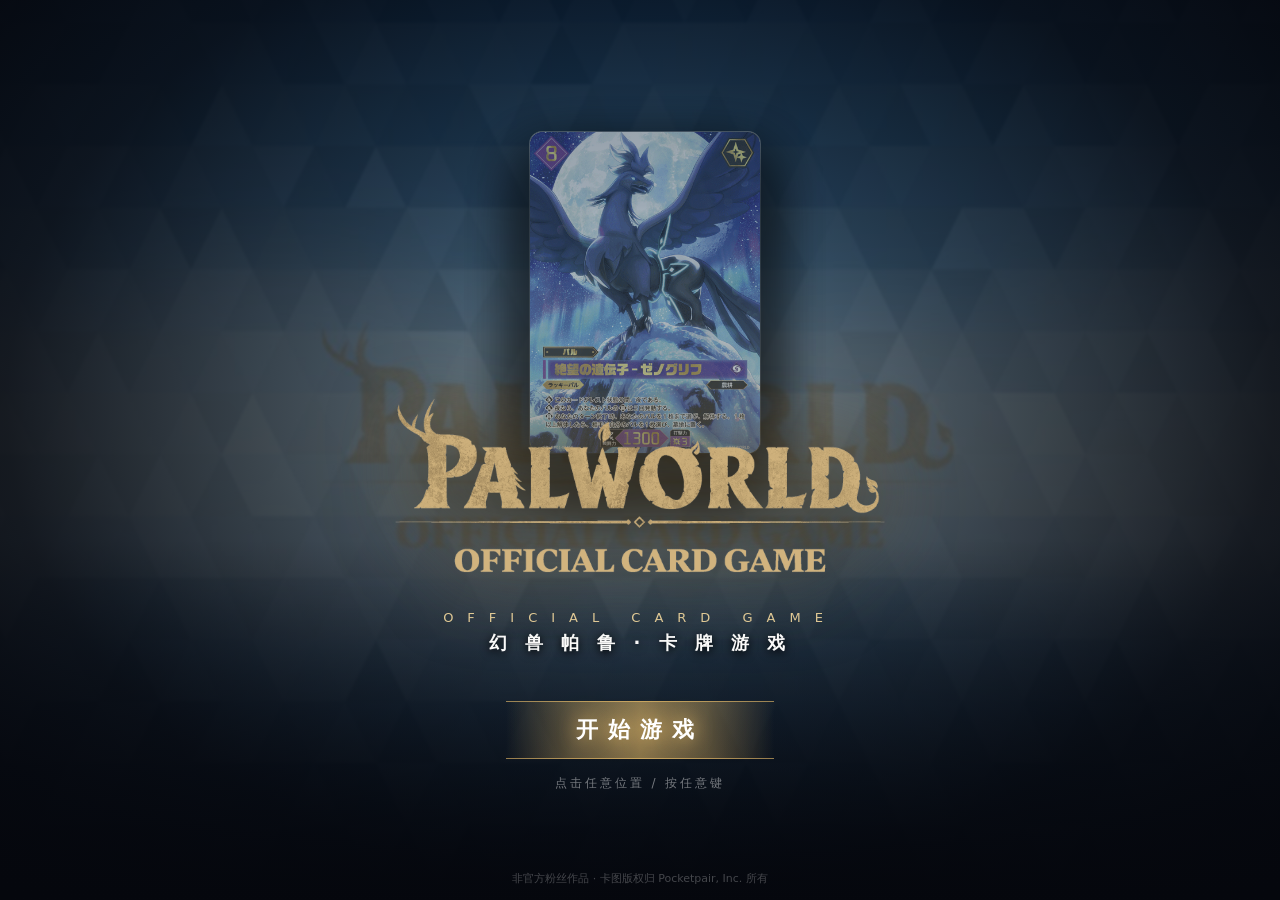
==== index.html @ a2f2df71 "单机版构建" ====
<!DOCTYPE html>
<html lang="zh-CN">
<head>
<meta charset="utf-8">
<meta name="viewport" content="width=device-width, initial-scale=1">
<title>幻兽帕鲁卡牌游戏 · 在线对战平台</title>
<link rel="stylesheet" href="/style.css">
<link rel="stylesheet" href="/game.css">
<link rel="stylesheet" href="/gacha.css">
<link rel="stylesheet" href="/modern.css">
<link rel="stylesheet" href="/v8.css">
</head>
<body>
<header id="top">
  <div class="brand"><img src="/ui/logo.png" alt="PALWORLD"><span>幻兽帕鲁卡牌游戏<br>在线对战平台</span></div>
  <button id="hdr-back" class="hdr-back" title="返回主菜单（Esc）"><span>◀</span></button>
  <div class="hdr-title" id="hdr-title"></div>
  <nav style="display:none">
    <button data-view="menu">主菜单</button>
    <button data-view="builder">卡组构筑</button>
    <button data-view="gacha">✨ 抽卡</button>
    <button data-view="gallery">卡牌图鉴</button>
    <button data-view="rules">规则速查</button>
  </nav>
  <div class="me"><button id="snd-btn" class="snd-btn" title="声音设置">🔊</button> 玩家名：<input id="pname" maxlength="16"> <span id="acc"></span></div>
</header>

<main>
  <!-- 大厅 -->
  <!-- 标题画面 -->
  <section id="v-title" class="view">
    <div class="t-bg"></div><div class="t-vignette"></div><div class="h-particles" id="t-particles"></div>
    <div class="t-cards" id="t-cards"></div>
    <div class="t-center">
      <img class="t-logo" src="/ui/logo.png" alt="PALWORLD">
      <div class="t-sub">OFFICIAL CARD GAME</div>
      <div class="t-cn">幻 兽 帕 鲁 · 卡 牌 游 戏</div>
      <button class="t-start" id="t-start"><span>开始游戏</span></button>
      <div class="t-hint">点击任意位置 / 按任意键</div>
    </div>
    <div class="t-foot">非官方粉丝作品 · 卡图版权归 Pocketpair, Inc. 所有</div>
  </section>

  <!-- 主菜单 -->
  <section id="v-menu" class="view">
    <div class="mn-bg"></div>
    <div class="mn-wrap">
      <div class="mn-left">
        <button class="tile t-hero" data-go="gp" data-art="BP01-001SSP"><div class="tl-art"></div><div class="tl-in"><div class="tl-k">NEW · GRAND PRIX</div><div class="tl-n">大奖赛</div><div class="tl-d">随机双色 · 三选一构筑 50 张 · 无尽连战，三败出局</div><div class="tl-x" id="mn-gp-info"></div></div></button>
        <div class="mn-row">
          <button class="tile" data-go="pz" data-art="BP01-073SSP"><div class="tl-art"></div><div class="tl-in"><div class="tl-k">PUZZLE</div><div class="tl-n">残局挑战</div><div class="tl-x" id="mn-pz-info"></div></div></button>
          <button class="tile" data-go="dc" data-art="BP01-049SSP"><div class="tl-art"></div><div class="tl-in"><div class="tl-k">DECK CHALLENGE</div><div class="tl-n">卡组挑战</div><div class="tl-x" id="mn-dc-info"></div></div></button>
        </div>
      </div>
      <div class="mn-right">
        <button class="tile sm" data-go="battle" data-art="BP01-025SSP"><div class="tl-art"></div><div class="tl-in"><div class="tl-k">BATTLE</div><div class="tl-n">对战</div><div class="tl-d">人机 · 在线房间 · 复盘</div></div></button>
        <button class="tile sm" data-go="builder" data-art="BP01-046SP"><div class="tl-art"></div><div class="tl-in"><div class="tl-k">DECK BUILDER</div><div class="tl-n">卡组构筑</div></div></button>
        <button class="tile sm" data-go="gacha" data-art="BP01-074SP"><div class="tl-art"></div><div class="tl-in"><div class="tl-k">BOOSTER</div><div class="tl-n">抽卡</div></div></button>
        <div class="mn-row2">
          <button class="tile xs" data-go="gallery"><div class="tl-in"><div class="tl-n">📖 图鉴</div></div></button>
          <button class="tile xs" data-go="rules"><div class="tl-in"><div class="tl-n">📜 规则</div></div></button>
          <button class="tile xs" data-go="title"><div class="tl-in"><div class="tl-n">⏏ 标题</div></div></button>
        </div>
      </div>
    </div>
  </section>

  <!-- 大奖赛 -->
  <section id="v-gp" class="view"><div id="gp" class="gp"></div></section>

  <!-- 对战 -->
  <section id="v-home" class="view">
    <div class="modes" id="modes">
      <div class="mode m-deck">
        <div class="m-head"><span class="m-ico">🃏</span><div><h2>出战卡组</h2><p>人机与在线对战使用</p></div></div>
        <select id="home-deck"></select>
        <div id="home-deck-info" class="muted"></div>
        <div id="rnd-colors" class="chips">
          <button class="cc on" data-c="">纯随机</button><button class="cc" data-c="red" style="--cc:#e0473f">红</button><button class="cc" data-c="blue" style="--cc:#3d8bfd">蓝</button><button class="cc" data-c="green" style="--cc:#3fb950">绿</button><button class="cc" data-c="purple" style="--cc:#a371f7">紫</button>
        </div>
        <div class="m-note">随机卡组颜色，最多 2 色</div>
        <label class="m-lab">随机/预设卡组的卡牌版本</label><select id="home-rare"><option value="">普通版</option><option value="mix">混入稀有版（SR/OSR/SP/SSP）</option><option value="max">全部最高稀有 ✨</option></select>
      </div>
      <div class="mode m-pve">
        <div class="m-head"><span class="m-ico">🤖</span><div><h2>人机对战</h2><p>规则 AI · 三档难度</p></div></div>
        <div class="diff">
          <button data-pve="easy"><b>简单</b><small>入门</small></button>
          <button data-pve="normal"><b>普通</b><small>标准</small></button>
          <button data-pve="hard"><b>困难</b><small>深度搜索 AI</small></button>
          <button data-pve="hell" class="hell"><b>地狱</b><small>透视全部信息</small></button>
        </div>
        <label class="m-lab">对手卡组</label><select id="pve-opp"></select>
      </div>
      <div class="mode m-pvp">
        <div class="m-head"><span class="m-ico">🌐</span><div><h2>在线对战</h2><p>创建房间，邀请好友</p></div></div>
        <button class="wide primary" id="btn-create">创建房间</button>
        <div class="join"><input id="join-code" maxlength="4" placeholder="4 位房间号"><button id="btn-join">加入</button></div>
        <div class="m-lab">等待中的房间</div><ul id="room-list" class="rooms"></ul>
      </div>
    </div>

    <div class="replay">
      <div class="m-head"><span class="m-ico">📼</span><div><h2>对局复盘</h2><p>粘贴对局 ID 或从最近对局中选择</p></div></div>
      <div class="join"><input id="rp-id" placeholder="完整 ID 或前 8 位"><button id="btn-replay">复盘</button></div>
      <ul id="my-games" class="games"></ul>
    </div>
  </section>

  <section id="v-pz" class="view">
    <section class="pzhub" id="pzhub">
      <div class="pz-top">
        <div><div class="sec-kicker">PUZZLE CHALLENGE</div><h2 class="sec-title">残局挑战</h2>
          <p class="sec-sub">完全公开信息：对手手牌、双方卡组顺序全部可见。对手由求解器操控，会找出所有能让你翻车的应对。每一题都经程序证明存在必胜解。</p></div>
        <div class="pz-prog"><svg viewBox="0 0 36 36"><circle cx="18" cy="18" r="15.9" class="bg"/><circle cx="18" cy="18" r="15.9" class="fg" id="pz-ring" stroke-dasharray="0 100"/></svg><div><b id="pz-count">0/0</b><span>已解</span></div></div>
      </div>
      <div class="pz-tabs" id="pz-tabs">
        <button class="on" data-f="all">全部</button><button data-f="life">打血</button><button data-f="mill">🃏 卡组耗尽</button><button data-f="todo">未解</button><button data-f="done">已解</button>
        <span class="sp"></span><button data-f="l12">★1-2</button><button data-f="l34">★3-4</button><button data-f="l56">★5-6</button>
      </div>
      <div id="puzzle-list" class="pzgrid"></div>
    </section>
  </section>

  <section id="v-dc" class="view">
    <section class="pzhub dchub" id="dchub">
      <div class="pz-top">
        <div><div class="sec-kicker">DECK CHALLENGE</div><h2 class="sec-title">卡组挑战</h2>
          <p class="sec-sub">对手由「深度搜索 AI」驾驶社区知名卡组与精调预设卡组。用你的卡组击败它们——胜率数据来自数千局 AI 对战。</p></div>
        <div class="pz-prog"><svg viewBox="0 0 36 36"><circle cx="18" cy="18" r="15.9" class="bg"/><circle cx="18" cy="18" r="15.9" class="fg" id="dc-ring" stroke-dasharray="0 100"/></svg><div><b id="dc-count">0/0</b><span>已击败</span></div></div>
      </div>
      <div class="dc-mydeck"><span class="dcm-l">⚔ 我的出战卡组</span><select id="dc-deck"></select><span class="dcm-i" id="dc-deck-info"></span><button id="dc-deck-edit">去构筑</button></div>
      <div class="pz-tabs" id="dc-tabs"><button class="on" data-f="all">全部</button><button data-f="meta">🏆 知名卡组</button><button data-f="preset">⚙ 精调预设</button><button data-f="todo">未击败</button></div>
      <div id="dc-list" class="pzgrid"></div>
    </section>
  </section>

  <!-- 卡组构筑 -->
  <section id="v-builder" class="view">
    <div class="builder">
      <div class="pool">
        <div class="filters">
          <input id="f-text" placeholder="搜索卡名/效果">
          <select id="f-color"><option value="">全部颜色</option><option value="red">红</option><option value="blue">蓝</option><option value="green">绿</option><option value="purple">紫</option><option value="none">无色</option></select>
          <select id="f-kind"><option value="">全部种类</option><option value="pal">帕鲁</option><option value="building">建筑物</option><option value="gear">装备</option><option value="event">事件</option></select>
          <select id="f-cost"><option value="">全部费用</option></select>
          <select id="f-ver"><option value="">普通版</option><option value="best">最高稀有版</option><option value="rare">仅稀有版（SR/OSR/SP/SSP…）</option><option value="all">全部版本</option></select>
        </div>
        <div id="pool" class="cardgrid"></div>
      </div>
      <div class="decklist">
        <div class="row">
          <select id="b-decks"></select>
          <button id="b-new">新建</button><button id="b-del">删除</button>
        </div>
        <div class="row"><input id="b-name" placeholder="卡组名称"><button id="b-save">保存</button></div>
        <div class="row"><select id="b-rmode"><option value="true">真随机</option><option value="shape" selected>牌型随机</option><option value="curve">曲线随机</option></select><select id="b-rare" title="随机生成/载入预设时使用的卡牌版本"><option value="">普通版</option><option value="mix">混入稀有版</option><option value="max">全部最高稀有</option></select><button id="b-random">随机生成</button><select id="b-preset"></select><button id="b-clear">清空</button><button id="b-upgrade">✨ 全部升为最稀有</button><button id="b-downgrade">还原普通版</button><button id="b-export">导出</button><button id="b-import">导入</button></div>
        <div id="b-stats"></div>
        <div id="b-errors"></div>
        <div id="b-list"></div>
      </div>
    </div>
  </section>

  <!-- 图鉴 -->
  <section id="v-gallery" class="view">
    <div class="filters"><input id="g-text" placeholder="搜索"></div>
    <div id="gallery" class="cardgrid"></div>
  </section>

  <!-- 规则 -->
  <section id="v-gacha" class="view"><div class="panel" id="gacha"></div></section>
  <section id="v-rules" class="view"><div class="panel" id="rules-text"></div></section>

  <!-- 对局 -->
  <section id="v-game" class="view">
    <div id="board"></div>
  </section>
</main>

<div id="zoom" class="hidden"></div>
<div id="modal" class="hidden"><div class="box"></div></div>
<div id="toast"></div>
<script src="/demo.js"></script>
<script src="/emotes.js"></script>
<script src="/audio.js"></script>
<script src="/account.js"></script>
<script src="/app.js"></script>
<script src="/builder.js"></script>
<script src="/game.js"></script>
<script src="/picker.js"></script>
<script src="/rarefx.js"></script>
<script src="/gacha.js"></script>
<script src="/gp.js"></script>
</body>
</html>
---- style.css ----
/* 主题：参考《幻兽帕鲁》官方卡牌游戏网站（米色/金色）与官方对战桌布（天空蓝低多边形） */
:root{--gold:#c9a86a;--gold2:#e8cf96;--ink:#2b2420;--paper:#f3ecdc;--paper2:#e6dcc4;--dark:#1e1a17;--blue:#2f78c4;--red:#c4202c}
*{box-sizing:border-box}
body{margin:0;font-family:"PingFang SC","Hiragino Sans GB","Microsoft YaHei",sans-serif;color:var(--ink);font-size:14px;
  background:#e9e1cf url(/ui/img_background-deco.svg) repeat;min-height:100vh}
button{background:linear-gradient(#4a3f36,#2b2420);color:var(--gold2);border:1px solid var(--gold);border-radius:4px;padding:6px 14px;cursor:pointer;font-size:14px;font-weight:bold;letter-spacing:1px;transition:.15s}
button:hover{background:linear-gradient(#6a5a4c,#3b322c);color:#fff;box-shadow:0 0 8px #c9a86a88}
button:disabled{opacity:.45;cursor:default;box-shadow:none}
button.big{padding:14px 30px;font-size:17px;margin:4px;clip-path:polygon(10px 0,calc(100% - 10px) 0,100% 50%,calc(100% - 10px) 100%,10px 100%,0 50%)}
input,select,textarea{background:#fffaf0;color:var(--ink);border:1px solid #b9a682;border-radius:4px;padding:6px 8px;font-size:14px}
#top{display:flex;align-items:center;gap:22px;padding:6px 18px;background:linear-gradient(#2b2420,#1a1512);border-bottom:3px solid var(--gold);box-shadow:0 2px 10px #0006;position:sticky;top:0;z-index:40}
.brand{display:flex;align-items:center;gap:10px;color:var(--gold2);font-size:13px;letter-spacing:2px}
.brand img{height:44px}
nav button{background:transparent;border:0;border-bottom:2px solid transparent;border-radius:0;color:#d9c9a6;font-size:15px}
nav button.on,nav button:hover{border-bottom-color:var(--gold);color:#fff;background:transparent;box-shadow:none}
.me{margin-left:auto;color:#d9c9a6}
main{padding:14px}
.view{display:none}.view.on{display:block}
.panel{background:var(--paper);border:1px solid #cdbb94;border-radius:6px;padding:16px 20px;margin-bottom:14px;position:relative;box-shadow:0 2px 8px #0002}
.panel::before{content:"";position:absolute;inset:5px;border:1px solid #d9c9a6;border-radius:4px;pointer-events:none}
.panel h2{margin:0 0 12px;font-size:19px;color:#4a3a28;letter-spacing:2px;padding-bottom:6px;background:url(/ui/img_line-deco.svg) no-repeat left bottom/180px auto}
.panel h3{color:#5a4a34}
.hero{position:relative;height:260px;border-radius:6px;overflow:hidden;margin-bottom:14px;background:#123 url(/ui/playmat.jpg) center/cover;display:flex;align-items:center;padding-left:60px;box-shadow:0 2px 10px #0004;border:2px solid var(--gold)}
.hero img.logo{height:140px;filter:drop-shadow(0 3px 8px #0008)}
.hero .cards{position:absolute;right:40px;top:30px;width:620px;height:240px}
.hero .cards img{position:absolute;width:150px;border-radius:8px;box-shadow:0 6px 16px #0008;transform-origin:50% 120%;transition:transform .2s}
.hero .cards img:hover{z-index:5;transform:translateY(-14px) scale(1.05)!important}
.grid2{display:grid;grid-template-columns:1fr 1fr;gap:14px}
.row{display:flex;gap:8px;align-items:center;margin:6px 0;flex-wrap:wrap}
.muted{color:#7a6a54}
.hidden{display:none!important}
.filters{display:flex;gap:6px;margin-bottom:10px;flex-wrap:wrap}
.cardgrid{display:grid;grid-template-columns:repeat(auto-fill,minmax(128px,1fr));gap:10px;max-height:calc(100vh - 150px);overflow:auto;padding:4px}
.cardgrid .ci{position:relative;cursor:pointer;transition:transform .12s}
.cardgrid .ci:hover{transform:translateY(-4px)}
.cardgrid img{width:100%;border-radius:7px;display:block;box-shadow:0 2px 6px #0004}
.ci .cnt{position:absolute;right:4px;top:4px;background:var(--red);color:#fff;border-radius:12px;padding:1px 8px;font-weight:bold;border:2px solid #fff}
.ci .nm{font-size:12px;text-align:center;white-space:nowrap;overflow:hidden;text-overflow:ellipsis;margin-top:3px}
.builder{display:grid;grid-template-columns:1fr 370px;gap:14px}
.decklist{background:var(--paper);border:1px solid #cdbb94;border-radius:6px;padding:12px;max-height:calc(100vh - 90px);overflow:auto}
#b-list .dl{display:flex;align-items:center;gap:6px;padding:4px;border-bottom:1px solid #ddd0b4;cursor:pointer}
#b-list .dl:hover{background:#ece2cb}
.dl .c{width:24px;text-align:center;border-radius:3px;font-weight:bold;color:#fff;transform:rotate(45deg) scale(.8)}
.dl .c span{display:inline-block;transform:rotate(-45deg)}
.dl .n{flex:1}.dl .q{font-weight:bold;color:var(--red)}
.col-red{background:#c4202c}.col-blue{background:#1c68ba}.col-green{background:#28923e}.col-purple{background:#763aaa}.col-none{background:#666}
#b-errors{color:#b3261e;font-size:13px}#b-stats{font-size:13px;margin:6px 0}
#zoom{position:fixed;right:12px;top:70px;width:310px;background:#1e1a17f2;color:#eee;border:2px solid var(--gold);border-radius:8px;padding:10px;z-index:50;pointer-events:none;box-shadow:0 6px 20px #0008}
#zoom img{width:100%;border-radius:8px}
#zoom .t{white-space:pre-wrap;font-size:13px;margin-top:6px;line-height:1.55}
#zoom .h{font-weight:bold;color:var(--gold2);font-size:15px;margin-top:6px}
#zoom .muted{color:#bba}
#modal{position:fixed;inset:0;background:#000a;display:flex;align-items:center;justify-content:center;z-index:60}
#modal .box{background:var(--paper);border:2px solid var(--gold);border-radius:8px;padding:18px;max-width:90vw;max-height:85vh;overflow:auto;min-width:340px}
#toast{position:fixed;left:50%;top:80px;transform:translateX(-50%);background:#8c1d18;color:#fff;padding:10px 20px;border-radius:6px;display:none;z-index:70;border:1px solid var(--gold)}
.rules h3{color:#4a3a28;border-left:4px solid var(--gold);padding-left:8px}.rules li{margin:5px 0;line-height:1.6}

/* ===== 对局：桌布 ===== */
#v-game.on{display:block}
#board{display:grid;grid-template-columns:1fr 310px;gap:10px;height:calc(100vh - 84px)}
.field{position:relative;display:flex;flex-direction:column;gap:6px;overflow:auto;padding:10px;border-radius:10px;
  background:#2c6aa8 url(/ui/playmat.jpg) center/cover;border:3px solid #1e1a17;box-shadow:inset 0 0 40px #0005,0 3px 12px #0005}
.field.night{background-blend-mode:multiply;background-color:#2a2350}
.field.night::after{content:"";position:absolute;inset:0;background:radial-gradient(ellipse at center,#0000 30%,#0a0820aa);pointer-events:none;border-radius:8px}
.side-row{display:grid;grid-template-columns:96px 1fr 96px;gap:8px;align-items:stretch}
.pile{display:flex;flex-direction:column;gap:6px;align-items:center}
.slot{width:86px;min-height:66px;border:2px solid #ffffffaa;border-radius:6px;background:#ffffff33;color:#fff;text-shadow:0 1px 2px #000;
  display:flex;flex-direction:column;align-items:center;justify-content:center;font-weight:bold;font-size:12px;cursor:pointer;position:relative}
.slot img{width:60px;border-radius:4px;box-shadow:0 2px 4px #0006}
.slot .n{position:absolute;bottom:2px;right:4px;background:#000a;border-radius:8px;padding:0 6px;font-size:12px}
.lanes{display:flex;flex-direction:column;gap:6px}
.zone{display:flex;gap:8px;min-height:124px;background:#ffffff26;border:2px dashed #ffffff88;border-radius:8px;padding:6px;flex-wrap:wrap;align-items:center;justify-content:center;position:relative}
.zone.small{min-height:74px}
.zone .zlabel{position:absolute;left:8px;top:2px;font-size:11px;color:#fff;text-shadow:0 1px 2px #000;letter-spacing:2px}
.soulbar{display:flex;align-items:center;gap:3px;justify-content:center;flex-wrap:wrap;background:#0003;border-radius:6px;padding:3px 6px}
.soul{width:15px;height:21px;border-radius:2px;background:linear-gradient(#7fd0ff,#2a7bc8);border:1px solid #fff;box-shadow:0 1px 2px #0006}
.soul.r{background:#557;opacity:.55;transform:rotate(90deg)}
.pinfo{display:flex;gap:14px;align-items:center;background:linear-gradient(90deg,#1e1a17ee,#1e1a17aa);color:#f3ecdc;padding:6px 12px;border-radius:6px;flex-wrap:wrap;border:1px solid var(--gold)}
.pinfo .nm{font-weight:bold;font-size:16px;color:var(--gold2)}.pinfo .act{color:#ffd54a;font-size:18px}
.life{display:inline-flex;align-items:center;gap:4px;background:var(--red);color:#fff;border-radius:14px;padding:1px 10px;font-weight:bold;font-size:16px;border:2px solid #fff}
.res{font-size:13px}.res b{color:#ffd54a}
.target-me .pinfo{box-shadow:0 0 0 3px #ff4040,0 0 14px #ff4040}
.opphand{display:flex;justify-content:center;gap:0}
.opphand img{width:34px;margin:0 -6px;border-radius:3px;box-shadow:0 1px 3px #0008}
.midbar{display:flex;gap:8px;justify-content:center;align-items:center}
.badge{display:inline-block;padding:2px 10px;border-radius:12px;background:#1e1a17cc;color:#f3ecdc;font-size:12px;border:1px solid var(--gold)}
.badge.night{background:#3b2a7a}.badge.battle{background:#a3212a}
.side{display:flex;flex-direction:column;gap:8px;min-height:0}
.askbox{background:var(--paper);border:2px solid var(--gold);border-radius:8px;padding:10px;max-height:46vh;overflow:auto;box-shadow:0 2px 10px #0003}
.askbox .p{font-weight:bold;margin-bottom:8px;color:#5a3a10}
.askbox button{display:block;width:100%;text-align:left;margin:4px 0;font-weight:normal;letter-spacing:0}
.askbox button.primary{background:linear-gradient(#3d8a4c,#25633a);color:#fff}
.askbox .wait{color:#7a6a54}
.log{flex:1;background:#1e1a17;color:#e9e1cf;border:1px solid var(--gold);border-radius:8px;padding:8px;overflow:auto;font-size:12px;line-height:1.65;min-height:120px}
.log div{border-bottom:1px solid #3a322b}
.log .turn{color:var(--gold2);font-weight:bold}
.pickgrid{display:flex;flex-wrap:wrap;gap:8px;max-width:760px}
.pickgrid .card{width:100px}.pickgrid .card img{width:100px}
.over{font-size:24px;color:#8c5a10;text-align:center;padding:10px;font-weight:bold}

.cc{padding:4px 12px;font-size:13px;border-radius:14px;opacity:.6}.cc.on{opacity:1;background:var(--cc,#2b2420);color:#fff;box-shadow:0 0 0 2px #ffd54a}

/* 图鉴/构筑：所有卡同尺寸，横版卡内容旋转 */
.fr{position:relative;aspect-ratio:.716;overflow:hidden;border-radius:7px;box-shadow:0 2px 6px #0004}
.cardgrid .fr img{width:100%;height:100%;object-fit:cover;box-shadow:none;border-radius:0}
.fr img.rot{border-radius:0}
.pzlist{display:grid;grid-template-columns:repeat(auto-fill,minmax(200px,1fr));gap:8px}
.pzlist .pz{display:flex;flex-direction:column;align-items:flex-start;gap:2px;text-align:left;padding:8px 12px}
.pzlist .pz .stars{color:#e0a400;letter-spacing:1px}.pzlist .pz.done{border-color:#3a9a5a;background:#eaf7ee}
#zoom .zf{position:relative;aspect-ratio:.716;overflow:hidden;border-radius:8px}
#zoom .zf img{width:100%;height:100%;object-fit:cover;border-radius:0}
#zoom .zf img.rot{position:absolute;width:139.66%;height:71.6%;left:-19.83%;top:14.2%;transform:rotate(90deg);object-fit:fill}
.pzlist .pz{position:relative}.pzlist .pz .gd{position:absolute;right:8px;top:8px;font-size:12px;background:#0004;padding:1px 6px;border-radius:6px;color:#ffe7a8}
.pzlist .pz .gd:hover{background:#ffd54a;color:#222}
.pzsteps{max-height:50vh;overflow:auto;line-height:1.6;padding-left:26px}.pzsteps li.op{color:#999}
#acc button{padding:3px 10px;font-size:13px;margin-left:6px}#acc-sync{font-size:12px;margin-left:6px}
.pzlist .pzsec{grid-column:1/-1;margin:10px 0 0;color:#8a5a10}.pzlist .pz.mill{border-left:4px solid #7a4cc4}
.pzlist .pz>b{padding-right:64px;display:block;white-space:nowrap;overflow:hidden;text-overflow:ellipsis}
---- game.css ----
/* ===== 对战：全屏桌布，所有卡牌统一尺寸 ===== */
body.ingame #top{display:none}
body.ingame main{padding:0}
body.ingame{overflow:hidden;background:#0d1620}
#v-game{--side:0px;--ch:min(calc((100vh - 120px) / 3.4), calc((100vw - 80px) / 7.1));--cw:calc(var(--ch) * .716);--r:calc(var(--cw) * .055)}
#board{position:relative;height:100vh;width:100vw}
.mat{position:relative;overflow:hidden;background:#2c6aa8 url(/ui/playmat.jpg) center/cover;
  height:100vh;display:grid;grid-template-columns:calc(var(--cw) + 34px) 1fr calc(var(--cw) * 2.7) calc(var(--cw) + 34px);
  grid-template-rows:calc(var(--ch) * .36) calc(var(--ch) + 14px) minmax(64px,1fr) calc(var(--ch) + 14px) calc(var(--ch) * .8);
  grid-template-areas:"oleft ohand ohand oright" "oleft opal obld oright" "oleft mid mid mright" "mleft mpal mbld mright" "mleft mhand mhand mright";
  transition:filter .8s}
.mat::before{content:"";position:absolute;inset:0;background:radial-gradient(ellipse at 50% 50%,#fff0 40%,#00122a77);pointer-events:none}
.mat.night{filter:saturate(.75) brightness(.72) hue-rotate(15deg)}
.mat.night::after{content:"🌙 黑夜";position:absolute;right:calc(var(--cw) + 60px);top:calc(var(--ch)*.4);font-size:18px;color:#d8d0ff;text-shadow:0 0 12px #88f;pointer-events:none}
.a-ohand{grid-area:ohand}.a-obld{grid-area:obld}.a-opal{grid-area:opal}.a-oleft{grid-area:oleft}.a-oright{grid-area:oright}
.a-mid{grid-area:mid}.a-mpal{grid-area:mpal}.a-mbld{grid-area:mbld}.a-mleft{grid-area:mleft}.a-mright{grid-area:mright}.a-mhand{grid-area:mhand}

/* 区域 */
.lane{position:relative;display:flex;align-items:center;justify-content:center;gap:calc(var(--cw) * .12);margin:5px 8px;border-radius:10px;
  background:#ffffff14;border:2px solid #ffffff40;box-shadow:inset 0 0 18px #ffffff18;transition:background .2s,box-shadow .2s}
.lane .lbl{position:absolute;left:10px;top:4px;font-size:11px;letter-spacing:3px;color:#fff;opacity:.75;text-shadow:0 1px 2px #000;pointer-events:none}
.lane.drop-ok{background:#ffe08a33;border-color:#ffd54a;box-shadow:inset 0 0 30px #ffd54a66,0 0 18px #ffd54a88}
.lane.drop-hover{background:#ffe08a66}
.slot-ghost{width:var(--cw);height:var(--ch);border:2px dashed #ffffff55;border-radius:var(--r)}

/* 卡牌：统一尺寸 */
.card{position:relative;width:var(--cw);height:var(--ch);flex:none;cursor:pointer;user-select:none;-webkit-user-drag:none}
.card.rotslot{width:var(--ch)}
.card .in{position:absolute;left:50%;top:50%;width:var(--cw);height:var(--ch);margin:calc(var(--ch) / -2) 0 0 calc(var(--cw) / -2);
  transition:transform .35s cubic-bezier(.3,1.4,.5,1),box-shadow .2s;border-radius:var(--r);box-shadow:0 3px 8px #0009}
.card img{width:100%;height:100%;object-fit:cover;border-radius:var(--r);display:block;pointer-events:none}
.card.land .in{width:var(--ch);height:var(--cw);margin:calc(var(--cw) / -2) 0 0 calc(var(--ch) / -2)}
.card.land{width:var(--ch);height:var(--cw)}
.card.rested .in{transform:rotate(90deg)}
.card.land.rested .in{transform:rotate(90deg)}
.card:hover .in{box-shadow:0 0 0 2px #fff,0 6px 16px #000a}
.card .tag{position:absolute;left:4px;right:4px;bottom:4px;display:flex;justify-content:space-between;pointer-events:none}
.card .pw{background:#000c;color:#fff;font-weight:900;font-size:calc(var(--cw)*.13);padding:1px 6px;border-radius:8px;border:1px solid #fff8}
.card .pw.up{color:#7dff9a}.card .pw.down{color:#ff8a8a}
.card .dm{position:absolute;right:-6px;top:24%;background:#d0202c;color:#fff;font-weight:900;font-size:calc(var(--cw)*.12);padding:1px 6px;border-radius:10px;border:2px solid #fff;box-shadow:0 0 8px #f00}
.card .kws{position:absolute;left:3px;right:3px;top:3px;font-size:10px;color:#ffe07a;background:#000b;border-radius:5px;text-align:center;pointer-events:none}
.card.can .in{box-shadow:0 0 0 3px #7dff9a,0 0 16px #3cff6a}
.card.can{animation:breathe 1.6s ease-in-out infinite}
@keyframes breathe{50%{filter:brightness(1.12)}}
.card.cand .in{box-shadow:0 0 0 3px #4fd8ff,0 0 18px #4fd8ff;animation:candpulse 1s infinite}
@keyframes candpulse{50%{box-shadow:0 0 0 3px #b8f0ff,0 0 28px #4fd8ff}}
.card.sel .in{box-shadow:0 0 0 4px #ffd54a,0 0 24px #ffb300;transform:translateY(-8px)}
.card.rested.sel .in{transform:rotate(90deg) translateX(-8px)}
.card.tgt .in{box-shadow:0 0 0 3px #ff5050,0 0 22px #ff2020;animation:candpulse 1s infinite}
.card.attacking .in{box-shadow:0 0 0 4px #ff3030,0 0 30px #ff0000}
.card.back img{content:url(/ui/card_back.jpg)}
.card.dragging{opacity:.25}

/* 手牌扇形 */
.hand{position:relative;display:flex;justify-content:center;align-items:flex-start;padding-top:8px}
.hand .card{margin:0 calc(var(--cw) * -.14);transition:transform .25s cubic-bezier(.3,1.3,.5,1),margin .25s;transform-origin:50% 140%}
.hand .card:hover{transform:translateY(calc(var(--ch) * -.42)) scale(1.28)!important;z-index:30;margin:0 calc(var(--cw) * .06)}
.ohand{display:flex;justify-content:center;align-items:flex-end}
.ohand .card{margin:0 calc(var(--cw) * -.3);transform-origin:50% -40%;cursor:default}
.ohand .card .in{top:auto;bottom:0;margin-top:0}

/* 侧边：卡组/墓地/灵魂 */
.pilecol{display:flex;flex-direction:column;align-items:center;justify-content:center;gap:8px;padding:4px}
.pile{position:relative;width:var(--cw);height:var(--ch);border-radius:var(--r);border:2px dashed #ffffff66;background:#ffffff1a;display:flex;align-items:center;justify-content:center;color:#fff;font-size:12px;letter-spacing:2px;cursor:pointer}
.pile>img{position:absolute;inset:0;width:100%;height:100%;border-radius:var(--r);object-fit:cover}
.pile.deck>img{box-shadow:2px 2px 0 #222,4px 4px 0 #333,6px 6px 0 #222,0 6px 12px #000a}
.pile .cnt{position:absolute;right:-8px;bottom:-8px;min-width:28px;height:28px;border-radius:14px;background:#1e1a17;border:2px solid var(--gold);color:#ffe7a8;font-weight:900;font-size:14px;display:flex;align-items:center;justify-content:center;z-index:2}
.pile .cap{position:absolute;top:-18px;left:0;right:0;text-align:center;font-size:11px;color:#fff;text-shadow:0 1px 2px #000}
.pile.can{box-shadow:0 0 0 3px #7dff9a,0 0 16px #3cff6a;animation:breathe 1.6s infinite}
.souls{display:flex;flex-direction:column;align-items:center;gap:2px}
.souls .sv{display:flex;flex-wrap:wrap;width:calc(var(--ch) * 1.05);justify-content:center;gap:3px}
.soul{width:calc(var(--cw)*.2);height:calc(var(--cw)*.28);border-radius:3px;background:linear-gradient(135deg,#9be4ff,#2a7bc8);border:1px solid #fff;box-shadow:0 0 6px #6cf;transition:transform .4s,filter .4s}
.soul.r{transform:rotate(90deg);filter:grayscale(.8) brightness(.6);box-shadow:none}
.souls .t{font-size:11px;color:#fff;text-shadow:0 1px 2px #000}

/* 玩家铭牌 */
.plaque{position:absolute;left:12px;display:flex;align-items:center;gap:10px;z-index:15;padding:6px 14px 6px 6px;border-radius:40px;
  background:linear-gradient(90deg,#1e1a17f0,#1e1a17b0);border:2px solid var(--gold);box-shadow:0 4px 14px #0008;color:#f3ecdc;transition:box-shadow .3s}
.plaque.op{top:6px;left:calc(var(--cw) + 46px)}
.plaque.me{bottom:12px;left:calc(var(--cw) + 46px)}
.plaque.active{box-shadow:0 0 0 3px #ffd54a,0 0 22px #ffb300}
.plaque .heart{position:relative;width:46px;height:46px;border-radius:50%;background:radial-gradient(circle at 35% 30%,#ff7a7a,#b5121e 70%);border:3px solid #fff;display:flex;align-items:center;justify-content:center;font-size:21px;font-weight:900;color:#fff;text-shadow:0 2px 3px #000}
.plaque .nm{font-weight:bold;color:var(--gold2);font-size:15px;max-width:150px;overflow:hidden;text-overflow:ellipsis;white-space:nowrap}
.plaque .rs{font-size:12px;opacity:.9}.plaque .rs b{color:#ffd54a}
.plaque.tgt{box-shadow:0 0 0 3px #ff5050,0 0 26px #ff2020;cursor:pointer;animation:candpulse 1s infinite}
.plaque.drop-hover{transform:scale(1.08)}

/* 中线：回合/提示/按钮 */
.midline{position:relative;display:flex;align-items:center;justify-content:center;gap:12px;padding:22px calc(var(--ch) * 1.1) 0 20px}
.midline::before{content:"";position:absolute;left:4%;right:4%;top:50%;height:2px;background:linear-gradient(90deg,#fff0,#fff9,#fff0)}
.prompt{position:relative;z-index:2;max-width:62%;background:linear-gradient(#2b2420f2,#1a1512f2);color:#f3ecdc;border:2px solid var(--gold);border-radius:10px;padding:8px 16px;
  display:flex;align-items:center;gap:10px;flex-wrap:wrap;justify-content:center;box-shadow:0 6px 20px #000a;animation:popin .3s cubic-bezier(.3,1.5,.5,1)}
.prompt .q{font-weight:bold;font-size:14px}
.prompt button{padding:6px 14px}
.prompt button.go{background:linear-gradient(#4aa85c,#25633a);color:#fff;border-color:#9f9}
@keyframes popin{from{transform:scale(.7);opacity:0}}
.phase{position:absolute;left:calc(var(--ch) * 1.35);z-index:2;display:flex;gap:4px}
.phase span{font-size:11px;padding:3px 8px;border-radius:10px;background:#0006;color:#fffa}
.phase span.on{background:var(--gold);color:#2b2420;font-weight:bold}
.endbtn{position:absolute;right:16px;z-index:5;width:calc(var(--ch) * .95);height:calc(var(--ch) * .95);border-radius:50%;border:4px solid var(--gold);
  background:radial-gradient(circle at 40% 35%,#ffe9a0,#d99a1e 60%,#8a5a08);color:#3a2400;font-size:17px;font-weight:900;letter-spacing:2px;padding:0;
  box-shadow:0 0 0 4px #1e1a17,0 6px 20px #000c;transition:transform .15s,filter .3s}
.endbtn:hover{transform:scale(1.07);background:radial-gradient(circle at 40% 35%,#fff3c4,#f0b02a 60%,#a06a0a);color:#3a2400}
.endbtn.wait{filter:grayscale(1) brightness(.6);cursor:default}
.endbtn.go{animation:endglow 1.4s infinite}
@keyframes endglow{50%{box-shadow:0 0 0 4px #1e1a17,0 0 30px #ffd54a}}

/* 侧栏 */
.sidebar{display:flex;flex-direction:column;gap:8px;padding:10px;background:linear-gradient(#211b17,#14100d);border-left:3px solid var(--gold);min-height:0;color:#eee}
.sidebar .tools{display:flex;gap:6px}
.sidebar .tools button{flex:1;padding:5px 6px;font-size:12px}
.detail{background:#f3ecdc;color:#2b2420;border-radius:8px;border:2px solid var(--gold);padding:8px;display:flex;gap:8px;min-height:180px}
.detail img{width:118px;border-radius:6px;align-self:flex-start;box-shadow:0 2px 8px #0006}
.detail .tx{flex:1;font-size:12px;line-height:1.55;overflow:auto;max-height:260px}
.detail .nm{font-weight:bold;font-size:15px;color:#5a3a10}
.detail .meta{color:#6a5a44;margin:2px 0 4px}
.detail .chips span{display:inline-block;background:#2b2420;color:#ffe7a8;border-radius:8px;padding:0 6px;margin:1px;font-size:11px}
.detail .ex{color:#a3262e;margin-top:4px}
.glog{flex:1;min-height:0;overflow:auto;background:#0e0b09;border:1px solid #4a3f36;border-radius:8px;padding:6px 8px;font-size:12px;line-height:1.65;color:#d9cfbd}
.glog div{animation:fadein .4s}
.glog .turn{color:var(--gold2);font-weight:bold;margin-top:4px;border-top:1px solid #4a3f36}
.glog .chat{color:#7fd3ff}
@keyframes fadein{from{opacity:0;transform:translateX(10px)}}
.chatrow{display:flex;gap:6px}.chatrow input{flex:1;min-width:0}

/* 拖拽 */
.dragghost{position:fixed;z-index:200;pointer-events:none;width:var(--cw);height:var(--ch);transform:translate(-50%,-50%) rotate(-4deg) scale(1.12);filter:drop-shadow(0 18px 20px #000c)}
.dragghost img{width:100%;height:100%;border-radius:var(--r)}
#arrow{position:fixed;inset:0;z-index:150;pointer-events:none}
.ctxmenu{position:fixed;z-index:210;background:#1e1a17f5;border:2px solid var(--gold);border-radius:8px;padding:6px;display:flex;flex-direction:column;gap:4px;min-width:200px;box-shadow:0 8px 24px #000c;animation:popin .2s}
.ctxmenu button{text-align:left;font-weight:normal;letter-spacing:0}

/* 弹层：候选卡（卡组/墓地等不可见区） */
.tray{position:absolute;inset:0;z-index:60;background:#000a;display:flex;flex-direction:column;align-items:center;justify-content:center;gap:14px;animation:fade .25s}
.tray .row2{display:flex;flex-wrap:wrap;gap:12px;justify-content:center;max-width:90%;max-height:60vh;overflow:auto;padding:16px}
.tray .q{color:#fff;font-size:18px;font-weight:bold;text-shadow:0 2px 4px #000}
@keyframes fade{from{opacity:0}}

/* 特效 */
.fx-layer{position:fixed;inset:0;pointer-events:none;z-index:180}
.float{position:fixed;font-weight:900;font-size:34px;color:#fff;-webkit-text-stroke:2px #a00;text-shadow:0 0 12px #f00;animation:floatup 1.2s ease-out forwards;transform:translate(-50%,-50%)}
.float.heal{-webkit-text-stroke:2px #070;text-shadow:0 0 12px #0f0}
.float.gain{font-size:20px;-webkit-text-stroke:1px #035;text-shadow:0 0 10px #6cf}
@keyframes floatup{0%{opacity:0;transform:translate(-50%,-20%) scale(.5)}15%{opacity:1;transform:translate(-50%,-60%) scale(1.3)}100%{opacity:0;transform:translate(-50%,-260%) scale(1)}}
.shake{animation:shake .45s}
@keyframes shake{20%{transform:translateX(-8px) rotate(-2deg)}40%{transform:translateX(8px) rotate(2deg)}60%{transform:translateX(-5px)}80%{transform:translateX(4px)}}
.slash{position:fixed;width:160px;height:160px;transform:translate(-50%,-50%);background:
  linear-gradient(135deg,transparent 46%,#fff 49%,#ffd0d0 51%,transparent 54%),linear-gradient(45deg,transparent 47%,#fff9 50%,transparent 53%);
  animation:slash .45s ease-out forwards;filter:drop-shadow(0 0 10px #f33)}
@keyframes slash{0%{clip-path:inset(0 100% 100% 0);opacity:1}60%{clip-path:inset(0 0 0 0);opacity:1}100%{opacity:0;transform:translate(-50%,-50%) scale(1.3)}}
.spark{position:fixed;width:8px;height:8px;border-radius:50%;background:#ffd54a;box-shadow:0 0 10px #ffb300}
.ring{position:fixed;border-radius:50%;border:4px solid #ffd54a;transform:translate(-50%,-50%);animation:ring .6s ease-out forwards}
@keyframes ring{from{width:20px;height:20px;opacity:1}to{width:240px;height:240px;opacity:0}}
.banner{position:fixed;left:0;right:var(--side);top:50%;height:110px;margin-top:-55px;z-index:190;pointer-events:none;display:flex;align-items:center;justify-content:center;
  background:linear-gradient(90deg,#0000,#1e1a17ee 25%,#1e1a17ee 75%,#0000);border-top:2px solid var(--gold);border-bottom:2px solid var(--gold);
  font-size:46px;font-weight:900;letter-spacing:12px;color:var(--gold2);text-shadow:0 0 20px #ffb300,0 3px 0 #6a4a10;animation:banner 1.6s cubic-bezier(.2,.9,.3,1) forwards}
.banner.op{color:#cfe3ff;text-shadow:0 0 20px #4a8cff,0 3px 0 #123}
@keyframes banner{0%{opacity:0;transform:scaleY(0)}12%{opacity:1;transform:scaleY(1)}80%{opacity:1;letter-spacing:16px}100%{opacity:0;letter-spacing:24px}}
.result{position:absolute;inset:0;z-index:100;display:flex;flex-direction:column;align-items:center;justify-content:center;gap:20px;background:radial-gradient(#000a,#000e);animation:fade .6s}
.result .big{font-size:84px;font-weight:900;letter-spacing:20px;animation:resultin 1s cubic-bezier(.2,1.6,.4,1)}
.result .big.win{color:#ffe08a;text-shadow:0 0 30px #ffb300,0 0 60px #ff8000,0 5px 0 #7a5000}
.result .big.lose{color:#9fb3c8;text-shadow:0 0 20px #345,0 5px 0 #123}
.result .why{color:#ddd;font-size:18px}
@keyframes resultin{from{transform:scale(3);opacity:0;filter:blur(10px)}}
.fsbtn{position:fixed;right:calc(var(--side) + 12px);top:10px;z-index:40;padding:4px 10px;font-size:12px;opacity:.75}
.card.rested:not(.land){width:var(--ch)}
.lane.tight .card{margin:0 calc(var(--cw) * -.22)}
.hand .card.can .in{box-shadow:0 0 0 3px #7dff9a,0 0 18px #3cff6a}
.card.drop-hover .in,.plaque.drop-hover{transform:scale(1.08)}
.pickgrid{display:flex;flex-wrap:wrap;gap:8px;max-width:820px}
body.ingame #zoom{display:none!important}
.prompt{flex-wrap:nowrap;max-width:70%}
.prompt .q{white-space:normal}
.hand{min-height:0;padding:8px 0 0;background:linear-gradient(#0000,#1e1a17aa);border:none;border-radius:0;flex-wrap:nowrap}

/* ===== v2.1：大卡面 / 悬浮详情 / 抽屉侧栏 / 全拖拽 ===== */
.pilecol{gap:24px;justify-content:center}
.a-oleft{justify-content:flex-start;padding-top:22px}.a-mright{justify-content:flex-end;padding-bottom:14px}
.a-oright,.a-mleft{justify-content:center}
.lane{margin:4px 6px}
.lane.a-obld,.lane.a-mbld{flex-wrap:nowrap}
.lane.a-obld .card,.lane.a-mbld .card{margin:0 calc(var(--cw) * -.18)}
.lane.a-obld .card:first-of-type,.lane.a-mbld .card:first-of-type{margin-left:0}
.phase{position:absolute;top:2px;left:50%;transform:translateX(-50%);z-index:2;display:flex;gap:4px}
.souls .sv{width:calc(var(--cw) + 10px)}
.souls .sd{font-size:11px;color:#fff;opacity:.8;margin-top:2px;text-shadow:0 1px 2px #000}
.card .pw{font-size:calc(var(--cw)*.11)}
.card .kws{font-size:calc(var(--cw)*.075)}
/* 浮动工具条 */
.gtools{position:absolute;top:8px;right:calc(var(--cw) + 46px);z-index:40;display:flex;gap:6px}
.gtools button{padding:5px 10px;font-size:12px;background:#1e1a17d9;color:#f3ecdc;border:1px solid var(--gold);border-radius:8px}
.gtools button:disabled{opacity:.4}
.gtools .badge{background:#d0202c;color:#fff;border-radius:8px;padding:0 5px;margin-left:3px;font-size:11px}
/* 抽屉侧栏 */
.sidebar{position:fixed;top:0;right:0;bottom:0;width:360px;z-index:120;transform:translateX(105%);transition:transform .35s cubic-bezier(.3,1.2,.5,1);box-shadow:-10px 0 30px #000a}
.sidebar.open{transform:none}
.sidebar .x{position:absolute;left:-34px;top:50%;width:34px;height:70px;margin-top:-35px;border-radius:10px 0 0 10px;padding:0;background:#211b17;color:var(--gold2);border:2px solid var(--gold);border-right:none}
/* 悬浮详情 */
#hoverpop{position:fixed;z-index:400;pointer-events:none;display:flex;gap:10px;align-items:flex-start;animation:popin .15s;filter:drop-shadow(0 10px 24px #000c)}
#hoverpop img{width:min(300px,34vh);border-radius:12px;display:block}
#hoverpop img.landimg{width:min(420px,48vh)}
#hoverpop .tx{width:270px;background:#f6efdf;color:#2b2420;border:2px solid var(--gold);border-radius:10px;padding:10px 12px;font-size:13px;line-height:1.6}
#hoverpop .nm{font-weight:900;font-size:16px;color:#5a3a10}
#hoverpop .meta{color:#6a5a44;margin:2px 0 4px;font-size:12px}
#hoverpop .chips span{display:inline-block;background:#2b2420;color:#ffe7a8;border-radius:8px;padding:0 6px;margin:1px;font-size:11px}
#hoverpop .ex{color:#a3262e;margin-top:6px;font-weight:bold}
body.dragging-now #hoverpop{display:none}
/* 拖拽：行动垫 / 选择宝珠 / 投放区 */
.pads{position:absolute;left:50%;top:50%;transform:translate(-50%,-50%);z-index:70;display:flex;flex-direction:column;gap:10px;pointer-events:none}
.pad{min-width:260px;padding:14px 22px;border-radius:14px;background:#1e1a17e8;border:2px dashed var(--gold);color:#ffe7a8;font-weight:bold;text-align:center;animation:popin .2s;transition:transform .12s,background .12s}
.pad.drop-hover{transform:scale(1.08);background:#5a4210f0;border-style:solid;box-shadow:0 0 24px #ffd54a}
.orb{display:inline-flex;width:38px;height:38px;border-radius:50%;align-items:center;justify-content:center;cursor:grab;font-size:20px;flex:none;
  background:radial-gradient(circle at 35% 30%,#fff,#7fe0ff 40%,#1a6fb8);box-shadow:0 0 0 2px #fff,0 0 18px #4fd8ff;animation:candpulse 1.2s infinite;touch-action:none}
.prompt.drop-hover{box-shadow:0 0 0 3px #ffd54a,0 0 30px #ffd54a}
.hand.drop-ok{background:linear-gradient(#ffd54a00,#ffd54a55)}
.hand.drop-hover{background:linear-gradient(#ffd54a22,#ffd54a99)}
.pile.deck{touch-action:none}
.card{touch-action:none}
.hint{position:absolute;left:50%;bottom:calc(var(--ch) * .8 + 6px);transform:translateX(-50%);z-index:20;color:#fff;font-size:12px;opacity:.75;text-shadow:0 1px 3px #000;pointer-events:none;white-space:nowrap}
.undoask{position:absolute;left:50%;top:38%;transform:translate(-50%,-50%);z-index:95;background:#1e1a17f5;border:2px solid var(--gold);border-radius:14px;padding:18px 26px;color:#f3ecdc;text-align:center;box-shadow:0 10px 40px #000c;animation:popin .25s}
.undoask .row{display:flex;gap:12px;justify-content:center;margin-top:12px}
.lane.tight{gap:0}
.lane.a-opal.tight .card,.lane.a-mpal.tight .card{margin:0 calc(var(--cw) * -.1)}
.dragghost.orbghost{width:auto;height:auto;background:none;box-shadow:none}
.prompt .orb{margin-right:4px}
#board{display:block}
.plaques{position:absolute;left:10px;top:4px;bottom:4px;display:flex;flex-direction:column;justify-content:space-between;z-index:15}
.plaques .plaque{position:relative;left:auto;top:auto;bottom:auto}
.midline{padding:22px calc(var(--ch) * .7 + 20px) 0 250px}
.endbtn{width:calc(var(--ch) * .58);height:calc(var(--ch) * .58);font-size:calc(var(--ch) * .085)}
/* v2.2：结束回合按钮固定位置；悬停放大卡本身 + 贴边说明 */
.endbtn{position:fixed!important;right:calc(var(--cw) + 56px);top:50%;margin-top:calc(var(--ch) * -.29);z-index:90}
.endbtn:hover{transform:scale(1.07)}
.card.hov{z-index:80}
.card.hov .in{transform:scale(1.45);box-shadow:0 0 0 2px #fff,0 14px 30px #000c;transition:transform .18s ease-out}
.card.hov.rested .in{transform:rotate(90deg) scale(1.45)}
#hand .card.hov .in{transform:none}
#hoverpop{gap:0;filter:drop-shadow(0 10px 20px #000b)}
#hoverpop .tx{width:260px;border-radius:0 10px 10px 0;border-left-width:4px}
#hoverpop.l .tx{border-radius:10px 0 0 10px;border-left-width:2px;border-right-width:4px}
/* 横版内容在竖版框中旋转 */
.card .in, .pile, .dragghost{overflow:visible}
img.rot{position:absolute!important;left:50%!important;top:50%!important;right:auto!important;bottom:auto!important;max-width:none!important;object-fit:fill!important;transform:translate(-50%,-50%) rotate(90deg)}
.pickgrid .ci{width:110px;height:154px;position:relative}
.pickgrid .ci img{width:110px!important;height:154px;object-fit:cover}
.tray .dim{filter:grayscale(.85) brightness(.55);pointer-events:auto}
.tray .dim .card{cursor:default}
/* v3：横幅居中、对手动作字幕、伤害判定、倍速、卡组查看、复盘 */
.banner{left:0!important;right:0!important;width:100vw;padding-left:12px;box-sizing:border-box;text-align:center}
#opcap{position:fixed;left:50%;top:calc(50% - 120px);transform:translateX(-50%);z-index:185;pointer-events:none;background:#0d1620e6;border:2px solid #4a8cff;border-radius:12px;padding:8px 18px;color:#e6f0ff;font-size:15px;line-height:1.7;text-align:center;opacity:0;transition:opacity .25s;max-width:70vw;box-shadow:0 8px 30px #000a}
#opcap.show{opacity:1}
.millbox{position:fixed;left:50%;top:50%;transform:translate(-50%,-50%);z-index:188;background:#0d1620ee;border:2px solid var(--gold);border-radius:16px;padding:14px 22px;text-align:center;color:#fff;box-shadow:0 10px 40px #000c;pointer-events:none;min-width:320px}
.millbox .mt{font-weight:900;color:var(--gold2);margin-bottom:8px;letter-spacing:2px}
.millbox .mr{display:flex;gap:10px;justify-content:center;perspective:600px;min-height:170px}
.millbox .mc{position:relative;width:120px}
.millbox .mc img{width:120px;border-radius:7px;display:block}
.millbox .mc.lucky img{box-shadow:0 0 0 3px #ffd54a,0 0 26px #ffd54a}
.millbox .mc span{position:absolute;left:0;right:0;bottom:-6px;color:#ffd54a;font-weight:900;text-shadow:0 0 6px #000}
.millbox .mres{margin-top:10px;min-height:22px;color:#ff8a8a}
.millbox .mres .ok{color:#7dff9a}
#speedctl{position:fixed;left:50%;bottom:4px;transform:translateX(-50%);z-index:60;display:none;align-items:center;gap:6px;background:#1e1a17cc;border:1px solid var(--gold);border-radius:14px;padding:2px 10px;color:#f3ecdc;font-size:12px}
body.ingame #speedctl{display:flex;left:auto;right:calc(var(--cw, 120px) + 50px);transform:none;top:44px;bottom:auto}
#speedctl input{width:120px}
#speedctl b{min-width:42px;color:#ffd54a}
.pickgrid .ci{position:relative}
.dkn{position:absolute;right:4px;bottom:4px;background:#1e1a17;color:#ffe7a8;border:1px solid var(--gold);border-radius:8px;padding:0 6px;font-weight:900;font-size:13px}
.dkc{position:absolute;left:4px;top:4px;background:#000b;color:#fff;border-radius:6px;padding:0 4px;font-size:11px}
.replaybar{position:absolute;top:6px;left:50%;transform:translateX(-50%);z-index:60;display:flex;flex-wrap:wrap;align-items:center;gap:6px;background:#1e1a17ee;border:2px solid var(--gold);border-radius:12px;padding:6px 12px;color:#f3ecdc;font-size:13px;max-width:70vw;justify-content:center}
.replaybar button{padding:3px 8px;font-size:12px}
.replaybar .rpnext{flex-basis:100%;text-align:center;color:#ffe7a8}
body.ingame.replaying #speedctl{top:96px}
.ohand.open .card{transform-origin:top center}
.pzinfo{position:absolute;left:190px;top:4px;z-index:55;width:430px;background:#1e1a17ee;border:2px solid #b388ff;border-radius:12px;color:#f3ecdc;font-size:13px;padding:6px 10px}
.pzinfo .pzt{cursor:pointer;font-weight:900;color:#e0c8ff}.pzinfo .pzt small{font-weight:400;color:#ffe7a8}
.pzinfo.mini .pzb{display:none}
.pzinfo .pzb>div{margin-top:4px}
.pzdeck{display:flex;align-items:center;gap:3px}.pzdeck span{min-width:84px;color:#bba}.pzdeck img{width:30px;height:42px;object-fit:cover;border-radius:3px}
.pzdeck img.lk{outline:2px solid #ffd54a;box-shadow:0 0 8px #ffd54a}
.pzdeck{flex-wrap:nowrap;margin-top:4px}.pzdeck img{flex:none;width:30px!important;height:42px!important;transform:none!important;position:static!important}
.pzinfo .pzb .row{display:flex;gap:6px;align-items:center;margin-top:6px}
---- gacha.css ----
/* ===== 抽卡 ===== */
#v-gacha .panel{max-width:1300px;margin:0 auto}
.g-stage{position:relative;min-height:560px;border-radius:14px;overflow:hidden;background:radial-gradient(ellipse at 50% 40%,#3a5f9a,#101a2c 75%);border:2px solid var(--gold);display:flex;align-items:center;justify-content:center;padding:20px}
.g-intro{display:flex;flex-direction:column;align-items:center;gap:16px}
.g-pack{position:relative;width:250px;height:370px;border-radius:12px 12px 8px 8px;overflow:hidden;cursor:pointer;
  background:linear-gradient(160deg,#1b3d7a,#0d1c3a);box-shadow:0 0 0 3px #d8b25a,0 20px 40px #000c,0 0 60px #4a8cff66;animation:packfloat 3s ease-in-out infinite}
.g-pack .art{position:absolute;left:0;right:0;top:52px;width:100%;height:220px;object-fit:cover;object-position:50% 12%;}
.g-pack .lg{position:absolute;left:20px;right:20px;top:8px;width:210px;filter:drop-shadow(0 2px 3px #000)}
.g-pack .pn{position:absolute;left:0;right:0;bottom:16px;text-align:center;color:#fff;font-size:13px;letter-spacing:2px;text-shadow:0 2px 3px #000}
.g-pack .pn b{font-size:22px;color:#ffe08a;letter-spacing:6px}
.g-pack .foil{position:absolute;inset:0;z-index:3;pointer-events:none;background:linear-gradient(115deg,#fff0 30%,#ffffff55 45%,#fff0 60%);background-size:250% 100%;animation:foil 3s linear infinite;mix-blend-mode:overlay}
.g-pack .sh{position:absolute;left:0;right:0;top:0;height:18px;background:repeating-linear-gradient(90deg,#d8b25a 0 6px,#a07a2a 6px 12px);z-index:4}
@keyframes foil{from{background-position:150% 0}to{background-position:-100% 0}}
@keyframes packfloat{50%{transform:translateY(-10px) rotate(-1deg)}}
.g-pack.tear{animation:packshake .5s ease-in-out,packburst .45s .5s ease-in forwards}
@keyframes packshake{20%{transform:rotate(-4deg) scale(1.03)}40%{transform:rotate(4deg) scale(1.05)}60%{transform:rotate(-3deg) scale(1.07)}80%{transform:rotate(2deg) scale(1.08)}}
@keyframes packburst{to{transform:scale(1.5);opacity:0;filter:brightness(4) blur(4px)}}
.g-ctl{display:flex;gap:12px;justify-content:center}
.g-info{color:#e8eef8;text-align:center;font-size:14px}.g-info b{color:#ffd54a}
.g-rates{font-size:12px;opacity:.85;margin-top:6px}
.rt{display:inline-block;padding:0 6px;border-radius:6px;font-weight:900;font-size:11px;color:#fff;background:#666}
.r-U{background:#5a7a5a}.r-R{background:#2d7bd8}.r-RR{background:#8a3fd0}.r-SR{background:linear-gradient(#f2c84b,#b8860b);color:#3a2400}
.r-OSR,.r-SP{background:linear-gradient(90deg,#ff5e9a,#ffd54a,#5ed0ff,#c58cff)}.r-SSP,.r-SSS{background:linear-gradient(90deg,#ff3b3b,#ffd54a,#7dff9a,#5ed0ff,#c58cff,#ff3b3b);background-size:200%;animation:rb 1.5s linear infinite}
@keyframes rb{to{background-position:200% 0}}

.g-reveal{position:relative;width:100%;display:flex;flex-direction:column;align-items:center;gap:16px}
.g-rays{position:absolute;left:50%;top:45%;width:1400px;height:1400px;margin:-700px;pointer-events:none;opacity:.0;
  background:repeating-conic-gradient(from 0deg,#fff2 0 6deg,#fff0 6deg 18deg);animation:spin 24s linear infinite;transition:opacity 1s}
.g-reveal.best3 .g-rays{opacity:.35}.g-reveal.best4 .g-rays,.g-reveal.best5 .g-rays{opacity:.6;background:repeating-conic-gradient(from 0deg,#ffe08a33 0 6deg,#fff0 6deg 18deg)}
@keyframes spin{to{transform:rotate(360deg)}}
.g-row{position:relative;display:flex;gap:18px;justify-content:center;flex-wrap:wrap}
.g-card{--w:190px;width:var(--w);height:calc(var(--w) * 1.396);cursor:pointer;animation:deal .6s cubic-bezier(.2,1.3,.4,1) backwards;transition:transform .15s}
.g-reveal.ten .g-card{--w:150px}
@keyframes deal{from{transform:translateY(-260px) rotate(-20deg) scale(.4);opacity:0}}
.g-flip{position:relative;width:100%;height:100%;transform-style:preserve-3d;transition:transform .8s cubic-bezier(.3,1.3,.4,1)}
.g-card.open .g-flip{transform:rotateY(180deg)}
.g-back,.g-front{position:absolute;inset:0;backface-visibility:hidden;border-radius:10px;overflow:hidden}
.g-back img,.g-front img{width:100%;height:100%;object-fit:cover;display:block}
.g-front{transform:rotateY(180deg)}
.g-front .rt{position:absolute;right:6px;top:6px;font-size:13px;padding:1px 8px;box-shadow:0 2px 6px #000a}
.g-back{box-shadow:0 8px 20px #000c}
/* 翻开前的预兆光 */
.g-card.t1:not(.open) .g-back{box-shadow:0 0 0 1px #9fc8ff,0 0 8px #5ea0ff}
.g-card.t2:not(.open) .g-back{box-shadow:0 0 0 2px #c58cff,0 0 24px #8a3fd0}
.g-card.t3:not(.open) .g-back{box-shadow:0 0 0 3px #ffd54a,0 0 34px #ffb300;animation:omen 1s infinite}
.g-card.t5:not(.open) .g-back{box-shadow:0 0 0 3px #fff,0 0 40px #ff5e9a,0 0 70px #5ed0ff;animation:omen .6s infinite}
.g-card.t5:not(.open){animation:deal .6s cubic-bezier(.2,1.3,.4,1) backwards,tremble .25s .8s infinite}
@keyframes omen{50%{filter:brightness(1.5)}}
@keyframes tremble{25%{transform:translateX(-2px) rotate(-1deg)}75%{transform:translateX(2px) rotate(1deg)}}
/* 翻开后的稀有度光效 */
.g-card.open.t1 .g-front{box-shadow:0 0 0 2px #9fc8ff,0 0 10px #5ea0ff}
.g-card.open.t2 .g-front{box-shadow:0 0 0 3px #c58cff,0 0 30px #8a3fd0}
.g-card.open.t3 .g-front{box-shadow:0 0 0 3px #ffd54a,0 0 40px #ffb300,0 0 80px #ff9a00aa}
.g-card.open.t4 .g-front,.g-card.open.t5 .g-front{box-shadow:0 0 0 3px #fff,0 0 40px #ff5e9a,0 0 90px #5ed0ff;animation:glowrb 2s linear infinite}
@keyframes glowrb{0%,100%{box-shadow:0 0 0 3px #fff,0 0 40px #ff5e9a,0 0 90px #5ed0ff}33%{box-shadow:0 0 0 3px #fff,0 0 40px #ffd54a,0 0 90px #7dff9a}66%{box-shadow:0 0 0 3px #fff,0 0 40px #c58cff,0 0 90px #ff5e9a}}
.g-front .holo{position:absolute;inset:0;pointer-events:none;opacity:0;mix-blend-mode:color-dodge;
  background:radial-gradient(circle at var(--hx,50%) var(--hy,50%),#fff8,#fff0 45%),linear-gradient(115deg,#ff000033,#ffd54a33,#00ff8833,#00c8ff33,#c800ff33,#ff000033);background-size:100% 100%,300% 300%;animation:holo 4s linear infinite}
.g-card.open.t1 .holo{opacity:.25}.g-card.open.t3 .holo{opacity:.6}.g-card.open.t4 .holo,.g-card.open.t5 .holo{opacity:.95}
@keyframes holo{to{background-position:0 0,300% 300%}}
.g-card.open.t3,.g-card.open.t4,.g-card.open.t5{animation:pop .7s cubic-bezier(.2,1.6,.4,1)}
@keyframes pop{0%{transform:scale(1)}40%{transform:scale(1.18)}100%{transform:scale(1)}}
.g-flash{position:fixed;inset:0;z-index:290;pointer-events:none;background:radial-gradient(#fff,#ffe08a88 40%,#fff0 75%);animation:flash 1.2s ease-out forwards}
@keyframes flash{0%{opacity:0}10%{opacity:1}100%{opacity:0}}
.g-tip{color:#cfe0f5;font-size:13px}
.g-sum{color:#fff}
.g-album{display:grid;grid-template-columns:repeat(auto-fill,minmax(96px,1fr));gap:8px}
.g-al{position:relative;border-radius:6px;overflow:hidden;cursor:pointer}
.g-al img{width:100%;display:block}
.g-al.no img{filter:grayscale(1) brightness(.35)}
.g-al .rt{position:absolute;left:3px;top:3px}
.g-al .n{position:absolute;right:3px;bottom:3px;background:#000c;color:#ffd54a;font-weight:900;font-size:12px;padding:0 5px;border-radius:6px}
.g-al.gr-SR:not(.no){box-shadow:0 0 0 2px #ffd54a}.g-al.gr-OSR:not(.no),.g-al.gr-SP:not(.no),.g-al.gr-SSP:not(.no),.g-al.gr-SSS:not(.no){box-shadow:0 0 0 2px #ff9ad5,0 0 10px #5ed0ff}
.g-front img.landimg,.g-al img.landimg{position:absolute;transform:rotate(90deg);width:139.6%;height:71.6%;left:-19.8%;top:14.2%;object-fit:fill}
.g-al{aspect-ratio:.716}
.g-al img{height:100%;object-fit:cover}

.r-RR{background:#3a6fb0}.r-SR{background:#4a86c8;color:#fff}
.r-OSR{background:linear-gradient(#f2c84b,#b8860b);color:#3a2400}
.r-SP{background:linear-gradient(90deg,#ff5e9a,#ffd54a,#5ed0ff,#c58cff)}
.r-SSS{background:linear-gradient(90deg,#000,#ffd54a,#fff,#ffd54a,#000);background-size:200%;color:#fff;text-shadow:0 0 4px #000;animation:rb 1.2s linear infinite}
.g-card.t6:not(.open) .g-back{box-shadow:0 0 0 4px #fff,0 0 60px #ffd54a,0 0 120px #fff;animation:omen .35s infinite}
.g-card.t6:not(.open){animation:deal .6s cubic-bezier(.2,1.3,.4,1) backwards,tremble .15s .8s infinite}
.g-card.open.t6 .g-front{box-shadow:0 0 0 4px #ffd54a,0 0 60px #fff,0 0 140px #ffd54a}
.g-card.open.t6 .holo{opacity:1}
.g-card.open.t6{animation:pop 1s cubic-bezier(.2,1.6,.4,1)}
.g-reveal.best6 .g-rays{opacity:.9;background:repeating-conic-gradient(from 0deg,#fff6 0 5deg,#fff0 5deg 15deg)}
.g-al.gr-SR:not(.no){box-shadow:none}.g-al.gr-OSR:not(.no){box-shadow:0 0 0 2px #ffd54a}
.g-al.gr-SSS:not(.no){box-shadow:0 0 0 3px #ffd54a,0 0 14px #fff}
.g-card.t4:not(.open) .g-back{box-shadow:0 0 0 3px #fff,0 0 30px #ff5e9a;animation:omen .8s infinite}
.g-prods{display:flex;gap:8px;flex-wrap:wrap;margin-bottom:12px}
.g-prod{display:flex;align-items:center;gap:8px;padding:6px 12px 6px 6px;text-align:left;border-radius:10px}
.g-prod img{width:40px;height:56px;object-fit:cover;border-radius:4px}
.g-prod span{display:flex;flex-direction:column;line-height:1.25}.g-prod small{font-size:11px;opacity:.7}.g-prod i{font-style:normal;font-size:12px;opacity:.8}
.g-prod.on{outline:3px solid #ffd54a;background:#3b2f22;color:#fff}
.rt.r-TD{background:#777}.rt.r-TSR{background:#c9a227}.rt.r-TDR{background:#c0392b}.rt.r-TSP{background:linear-gradient(90deg,#ff5e9a,#5ed0ff)}.rt.r-PR{background:#2e7d32}
---- modern.css ----
/* ===== v5 现代主题：深色玻璃拟态 + 动效（覆盖 style.css 的旧米色主题） ===== */
:root{
  --bg0:#070b14;--bg1:#0d1424;--bg2:#131d33;--line:#ffffff14;--line2:#ffffff26;
  --tx:#e8edf7;--tx2:#9aa7bf;--tx3:#6b7790;
  --acc:#4cc2ff;--acc2:#7b61ff;--gold:#f2c46d;--gold2:#ffe2a3;--ok:#3fd38a;--bad:#ff5d6c;
  --glass:linear-gradient(160deg,#ffffff10,#ffffff05);--r:18px;
  --ease:cubic-bezier(.2,.8,.2,1);
}
html{scroll-behavior:smooth}
body{background:var(--bg0);color:var(--tx);font-family:"Inter","PingFang SC","HarmonyOS Sans SC","Microsoft YaHei",system-ui,sans-serif;-webkit-font-smoothing:antialiased}
body:not(.ingame){background:
  radial-gradient(1200px 600px at 85% -10%,#2a4dff22,transparent 60%),
  radial-gradient(900px 500px at -10% 30%,#00c2ff14,transparent 60%),
  radial-gradient(800px 600px at 50% 120%,#7b61ff18,transparent 60%),var(--bg0)}
::selection{background:#4cc2ff55}
::-webkit-scrollbar{width:10px;height:10px}::-webkit-scrollbar-thumb{background:#ffffff22;border-radius:10px;border:2px solid transparent;background-clip:padding-box}::-webkit-scrollbar-thumb:hover{background-color:#ffffff40}::-webkit-scrollbar-track{background:transparent}
.muted{color:var(--tx2)}

/* ---- 顶栏 ---- */
#top{background:#070b14b8;backdrop-filter:blur(18px) saturate(1.4);-webkit-backdrop-filter:blur(18px) saturate(1.4);border-bottom:1px solid var(--line);box-shadow:none;padding:8px 26px;height:62px}
.brand{color:var(--tx2);letter-spacing:1px;font-size:12px}.brand img{height:36px;filter:drop-shadow(0 2px 10px #4cc2ff44)}
nav{display:flex;gap:4px;background:#ffffff08;border:1px solid var(--line);border-radius:999px;padding:4px}
nav button{color:var(--tx2)!important;border:0!important;border-radius:999px!important;padding:7px 16px!important;font-size:14px;font-weight:600;letter-spacing:.5px;background:transparent!important;transition:all .25s var(--ease)}
nav button:hover{color:var(--tx)!important;background:#ffffff0d!important}
nav button.on{color:#051018!important;background:linear-gradient(135deg,var(--gold2),var(--gold))!important;box-shadow:0 4px 18px #f2c46d55!important}
.me{color:var(--tx2);font-size:13px}
#pname{background:#ffffff0a;border:1px solid var(--line2);color:var(--tx);border-radius:10px;padding:7px 10px;width:130px}

/* ---- 通用控件（对局外） ---- */
body:not(.ingame) button{background:#ffffff0d;color:var(--tx);border:1px solid var(--line2);border-radius:12px;padding:8px 16px;font-weight:600;letter-spacing:.3px;transition:all .22s var(--ease);box-shadow:none}
body:not(.ingame) button:hover{background:#ffffff1a;border-color:#ffffff40;color:#fff;transform:translateY(-1px);box-shadow:0 8px 24px #0006}
body:not(.ingame) button:active{transform:translateY(0) scale(.98)}
body button.primary,body:not(.ingame) button.primary{background:linear-gradient(135deg,var(--gold2),var(--gold));color:#1a1206;border-color:transparent;box-shadow:0 6px 22px #f2c46d40}
body:not(.ingame) button.primary:hover{box-shadow:0 10px 32px #f2c46d70;filter:brightness(1.06)}
body:not(.ingame) input,body:not(.ingame) select,body:not(.ingame) textarea,#modal input,#modal select{background:#0b1222;color:var(--tx);border:1px solid var(--line2);border-radius:12px;padding:9px 12px;outline:none;transition:border-color .2s,box-shadow .2s}
body:not(.ingame) input:focus,body:not(.ingame) select:focus,#modal input:focus{border-color:var(--acc);box-shadow:0 0 0 4px #4cc2ff22}
select option,select optgroup{background:#0d1424;color:var(--tx)}
main{padding:0}
.view.on{animation:viewIn .5s var(--ease)}
@keyframes viewIn{from{opacity:0;transform:translateY(10px)}to{opacity:1;transform:none}}
#v-builder,#v-gallery,#v-rules,#v-gacha{padding:22px 26px}
.panel{background:var(--glass),var(--bg1);border:1px solid var(--line);border-radius:var(--r);box-shadow:0 20px 60px #0005;color:var(--tx)}
.panel::before{display:none}
.panel h2{color:var(--tx);background:none;letter-spacing:1px;font-weight:800}
.panel h3,.rules h3{color:var(--gold2);border-left-color:var(--gold)}
.decklist{background:var(--glass),var(--bg1);border:1px solid var(--line);border-radius:var(--r);color:var(--tx)}
#b-list .dl{border-bottom-color:var(--line)}#b-list .dl:hover{background:#ffffff0a}
.cardgrid .ci .nm{color:var(--tx2)}
.cardgrid .ci:hover{transform:translateY(-6px) scale(1.02)}
.fr{box-shadow:0 10px 24px #0007}
#zoom{background:#0b1222ee;backdrop-filter:blur(14px);border:1px solid var(--line2);border-radius:16px;box-shadow:0 30px 80px #000a}
#modal{background:#02050bcc;backdrop-filter:blur(6px);animation:fade .2s}
#modal .box{background:linear-gradient(160deg,#16213a,#0d1424);color:var(--tx);border:1px solid var(--line2);border-radius:20px;box-shadow:0 40px 120px #000c;padding:24px 26px;animation:pop .28s var(--ease)}
#modal .box h3{margin-top:0}
@keyframes pop{from{opacity:0;transform:translateY(14px) scale(.97)}to{opacity:1;transform:none}}
@keyframes fade{from{opacity:0}to{opacity:1}}
#toast{background:#1b2540f2;backdrop-filter:blur(10px);border:1px solid var(--line2);border-radius:14px;box-shadow:0 16px 40px #0009;top:76px}
.pzsteps li.op{color:var(--tx3)}

/* ---- 首屏 ---- */
.hero2{position:relative;height:min(78vh,720px);min-height:520px;overflow:hidden;display:flex;align-items:center;padding:0 6vw;--px:0;--py:0;isolation:isolate}
.h-bg{position:absolute;inset:-40px;background:url(/ui/playmat.jpg) center/cover;filter:saturate(1.2) brightness(.55);transform:translate(calc(var(--px)*-20px),calc(var(--py)*-14px)) scale(1.06);transition:transform .6s var(--ease);z-index:-3}
.hero2::after{content:"";position:absolute;inset:0;z-index:-2;background:
  linear-gradient(90deg,#070b14 0%,#070b14e6 30%,#070b1466 60%,#070b1433 100%),
  linear-gradient(0deg,#070b14 0%,transparent 35%)}
.h-glow{position:absolute;right:8%;top:10%;width:620px;height:620px;border-radius:50%;background:radial-gradient(circle,#4cc2ff40,#7b61ff22 40%,transparent 70%);filter:blur(30px);z-index:-1;animation:heroBreathe 7s ease-in-out infinite}
@keyframes heroBreathe{50%{transform:scale(1.12);opacity:.75}}
.h-particles{position:absolute;inset:0;z-index:-1;pointer-events:none}
.h-particles i{position:absolute;bottom:-10px;width:var(--s);height:var(--s);border-radius:50%;background:#bfe9ff;box-shadow:0 0 10px #4cc2ff;opacity:0;animation:rise linear infinite}
@keyframes rise{0%{transform:translateY(0);opacity:0}10%{opacity:.8}90%{opacity:.5}100%{transform:translateY(-82vh) translateX(40px);opacity:0}}
.h-left{position:relative;max-width:620px;animation:slideUp .9s var(--ease) both}
@keyframes slideUp{from{opacity:0;transform:translateY(30px)}to{opacity:1;transform:none}}
.h-logo{height:96px;filter:drop-shadow(0 6px 30px #4cc2ff66);margin-bottom:10px}
.h-kicker{font-size:12px;letter-spacing:4px;color:var(--acc);font-weight:700;margin-bottom:14px}
.h-title{font-size:clamp(34px,4vw,58px);line-height:1.08;margin:0 0 16px;font-weight:900;letter-spacing:-.5px}
.h-title span{background:linear-gradient(90deg,var(--gold2),var(--gold) 40%,#ff9d5c);-webkit-background-clip:text;background-clip:text;color:transparent}
.h-sub{color:var(--tx2);font-size:16px;margin:0 0 30px}
.h-cta{display:flex;gap:14px;flex-wrap:wrap}
body:not(.ingame) .cta{display:flex;flex-direction:column;align-items:flex-start;gap:2px;padding:14px 26px;border-radius:16px;font-size:17px;min-width:200px;background:#ffffff10;backdrop-filter:blur(10px)}
.cta small{font-size:12px;font-weight:500;opacity:.7;letter-spacing:.5px}
body:not(.ingame) .cta.primary{background:linear-gradient(135deg,var(--gold2),var(--gold));color:#1a1206;position:relative;overflow:hidden}
.cta.primary::after{content:"";position:absolute;inset:0;background:linear-gradient(110deg,transparent 30%,#ffffff88 50%,transparent 70%);transform:translateX(-120%);animation:sweep 3.6s ease-in-out infinite}
@keyframes sweep{60%,100%{transform:translateX(120%)}}
.h-cards{position:absolute;right:7vw;top:50%;width:520px;height:440px;transform:translateY(-50%) translate(calc(var(--px)*24px),calc(var(--py)*18px));transition:transform .5s var(--ease);perspective:1200px}
.hc{position:absolute;left:50%;top:50%;width:200px;margin:-140px 0 0 -100px;transform-origin:50% 160%;
  transform:rotate(calc(var(--i)*11deg)) translateY(calc(abs(var(--i))*14px));animation:dealIn 1s var(--ease) both;animation-delay:calc((var(--i) + 2)*90ms + 200ms);transition:transform .4s var(--ease)}
.hc img{width:100%;border-radius:12px;display:block;box-shadow:0 30px 60px #000c,0 0 0 1px #ffffff22;animation:floaty 6s ease-in-out infinite;animation-delay:calc(var(--i)*-1.2s)}
.hc::after{content:"";position:absolute;inset:0;border-radius:12px;background:linear-gradient(125deg,transparent 35%,#ffffff40 50%,transparent 65%);background-size:300% 100%;animation:holo 5s linear infinite;mix-blend-mode:overlay;pointer-events:none}
.hc:hover{transform:rotate(calc(var(--i)*11deg)) translateY(-40px) scale(1.08);z-index:9}
@keyframes dealIn{from{opacity:0;transform:translateY(120px) rotate(0) scale(.8)}}
@keyframes floaty{50%{transform:translateY(-12px)}}
@keyframes holo{from{background-position:100% 0}to{background-position:-100% 0}}
.h-scroll{position:absolute;left:50%;bottom:18px;transform:translateX(-50%);font-size:22px;color:var(--tx2);cursor:pointer;animation:bob 2s ease-in-out infinite}
@keyframes bob{50%{transform:translate(-50%,6px)}}

/* ---- 模式卡 ---- */
.modes{display:grid;grid-template-columns:repeat(3,1fr);gap:20px;padding:0 6vw;margin-top:-70px;position:relative;z-index:2}
.mode,.replay{position:relative;background:linear-gradient(160deg,#18233dcc,#0e1628e6);backdrop-filter:blur(16px);border:1px solid var(--line2);border-radius:22px;padding:22px;box-shadow:0 30px 70px #0008;transition:transform .35s var(--ease),box-shadow .35s,border-color .35s;animation:slideUp .8s var(--ease) both}
.mode:nth-child(2){animation-delay:.08s}.mode:nth-child(3){animation-delay:.16s}
.mode::before{content:"";position:absolute;inset:0;border-radius:inherit;padding:1px;background:radial-gradient(400px circle at var(--mx,50%) var(--my,0%),#4cc2ff88,transparent 40%);-webkit-mask:linear-gradient(#000 0 0) content-box,linear-gradient(#000 0 0);-webkit-mask-composite:xor;mask-composite:exclude;opacity:0;transition:opacity .3s;pointer-events:none}
.mode:hover::before,.mode.tilt::before{opacity:1}
.mode:hover{box-shadow:0 40px 90px #000a,0 0 40px #4cc2ff18}
.m-head{display:flex;gap:14px;align-items:center;margin-bottom:16px}
.m-ico{width:46px;height:46px;border-radius:14px;display:grid;place-items:center;font-size:22px;background:linear-gradient(135deg,#4cc2ff33,#7b61ff33);border:1px solid var(--line2)}
.m-head h2{margin:0;font-size:19px;font-weight:800}.m-head p{margin:2px 0 0;color:var(--tx3);font-size:12px}
.mode select,.mode input{width:100%}
#home-deck-info{font-size:12px;margin:8px 0 2px;min-height:16px}
.chips{display:flex;gap:6px;flex-wrap:wrap;margin-top:10px}
body:not(.ingame) .cc{opacity:1;padding:5px 12px;border-radius:999px;font-size:12px;background:#ffffff08;color:var(--tx2)}
body:not(.ingame) .cc::before{content:"";display:inline-block;width:8px;height:8px;border-radius:50%;background:var(--cc,linear-gradient(135deg,#e0473f,#3d8bfd,#3fb950,#a371f7));margin-right:6px;vertical-align:1px}
body:not(.ingame) .cc.on{background:color-mix(in srgb,var(--cc,#4cc2ff) 22%,transparent);color:#fff;border-color:var(--cc,#4cc2ff);box-shadow:0 0 0 1px var(--cc,#4cc2ff) inset}
.m-note,.m-lab{font-size:12px;color:var(--tx3);margin:10px 0 6px;display:block}
.diff{display:grid;grid-template-columns:repeat(3,1fr);gap:8px;margin-bottom:6px}
body:not(.ingame) .diff button{display:flex;flex-direction:column;align-items:center;padding:14px 6px;border-radius:14px}
.diff button b{font-size:17px}.diff button small{font-size:11px;color:var(--tx3);font-weight:500}
body:not(.ingame) .diff button[data-pve=easy]:hover{border-color:var(--ok);box-shadow:0 0 24px #3fd38a33}
body:not(.ingame) .diff button[data-pve=normal]:hover{border-color:var(--acc);box-shadow:0 0 24px #4cc2ff33}
body:not(.ingame) .diff button[data-pve=hard]:hover{border-color:var(--bad);box-shadow:0 0 24px #ff5d6c33}
body:not(.ingame) .wide{width:100%;padding:13px;font-size:16px;border-radius:14px}
.join{display:flex;gap:8px;margin-top:10px}.join input{flex:1}
.rooms,.games{list-style:none;margin:0;padding:0;max-height:150px;overflow:auto;font-size:13px;color:var(--tx2)}
.rooms li{display:flex;justify-content:space-between;align-items:center;padding:6px 0;border-bottom:1px solid var(--line)}

/* ---- 残局大厅 ---- */
.pzhub{padding:70px 6vw 30px}
.pz-top{display:flex;justify-content:space-between;align-items:flex-end;gap:30px;margin-bottom:22px}
.sec-kicker{font-size:12px;letter-spacing:4px;color:var(--acc);font-weight:800}
.sec-title{font-size:42px;margin:6px 0 8px;font-weight:900;letter-spacing:-.5px;background:linear-gradient(90deg,#fff,#b9c8e8);-webkit-background-clip:text;background-clip:text;color:transparent}
.sec-sub{color:var(--tx2);max-width:720px;margin:0;line-height:1.7}
.pz-prog{display:flex;align-items:center;gap:14px;flex-shrink:0}
.pz-prog svg{width:84px;height:84px;transform:rotate(-90deg)}
.pz-prog circle{fill:none;stroke-width:3.2}.pz-prog .bg{stroke:#ffffff14}.pz-prog .fg{stroke:url(#g);stroke:var(--gold);stroke-linecap:round;transition:stroke-dasharray 1s var(--ease);filter:drop-shadow(0 0 6px #f2c46d88)}
.pz-prog b{display:block;font-size:26px;font-weight:900}.pz-prog span{color:var(--tx3);font-size:12px}
.pz-tabs{display:flex;gap:6px;flex-wrap:wrap;margin-bottom:22px;align-items:center}
.pz-tabs .sp{flex:1}
body:not(.ingame) .pz-tabs button{border-radius:999px;padding:7px 16px;font-size:13px;color:var(--tx2)}
body:not(.ingame) .pz-tabs button.on{background:#fff;color:#0a0f1a;border-color:#fff}
.pzgrid{display:grid;grid-template-columns:repeat(auto-fill,minmax(260px,1fr));gap:20px}
.pzc{position:relative;height:360px;border-radius:20px;overflow:hidden;cursor:pointer;background:#0d1424;border:1px solid var(--line2);
  box-shadow:0 20px 50px #0007;transition:transform .35s var(--ease),box-shadow .35s,border-color .35s;animation:cardIn .6s var(--ease) both;animation-delay:var(--d);transform-style:preserve-3d;will-change:transform}
@keyframes cardIn{from{opacity:0;transform:translateY(24px) scale(.97)}}
.pzc:hover{box-shadow:0 30px 70px #000a,0 0 0 1px #ffffff40,0 0 50px var(--tc,#4cc2ff)33;border-color:transparent}
.pzc.t1{--tc:#3fd38a}.pzc.t2{--tc:#4cc2ff}.pzc.t3{--tc:#ff5d9e}.pzc.mill{--tc:#a371f7}
.pzc-art{position:absolute;inset:0}
.pzc-art img{width:100%;height:100%;object-fit:cover;object-position:50% 0%;transform:scale(1.35);transform-origin:50% 25%;transition:transform .8s var(--ease),filter .5s;filter:saturate(1.1) brightness(.85)}
.pzc-art img.land{transform:rotate(90deg) scale(1.45)}
.pzc:hover .pzc-art img{transform:scale(1.45);filter:saturate(1.25) brightness(.95)}
.pzc:hover .pzc-art img.land{transform:rotate(90deg) scale(1.55)}
.pzc::after{content:"";position:absolute;inset:0;background:linear-gradient(180deg,#070b1400 0%,#070b1422 30%,#070b14cc 50%,#070b14 66%);pointer-events:none}
.pzc-shine{position:absolute;inset:0;z-index:3;pointer-events:none;background:radial-gradient(500px circle at var(--mx,50%) var(--my,50%),#ffffff26,transparent 40%);opacity:0;transition:opacity .3s}
.pzc.tilt .pzc-shine{opacity:1}
.pzc-top{position:absolute;left:14px;right:14px;top:14px;display:flex;gap:6px;align-items:center;z-index:2}
.pzc-no{font-size:13px;font-weight:900;padding:4px 10px;border-radius:999px;background:#070b14b0;backdrop-filter:blur(8px);border:1px solid var(--line2);margin-right:auto}
.pzc-badge{font-size:11px;font-weight:700;padding:4px 9px;border-radius:999px;background:#070b14b0;backdrop-filter:blur(8px);border:1px solid var(--line2);color:var(--tx2)}
.pzc-badge.mill{color:#d6c2ff;border-color:#a371f788}.pzc-badge.ok{color:#062;background:var(--ok);border-color:var(--ok)}
.pzc-body{position:absolute;left:0;right:0;bottom:0;padding:18px;z-index:2;transform:translateZ(30px)}
.pzc-stars{font-size:13px;letter-spacing:2px;margin-bottom:6px}.pzc-stars i{font-style:normal;color:#ffffff26}.pzc-stars i.on{color:var(--gold);text-shadow:0 0 8px #f2c46d99}
.pzc-tag{display:inline-block;font-size:11px;font-weight:800;letter-spacing:1px;color:var(--tc);text-transform:uppercase;margin-bottom:2px}
.pzc-name{font-size:22px;font-weight:900;line-height:1.2;margin-bottom:8px;text-shadow:0 2px 12px #000}
.pzc-desc{font-size:12.5px;color:var(--tx2);line-height:1.55;max-height:0;opacity:0;overflow:hidden;transition:max-height .45s var(--ease),opacity .35s,margin .35s}
.pzc:hover .pzc-desc{max-height:120px;opacity:1;margin-bottom:12px}
.pzc-act{display:flex;justify-content:space-between;align-items:center;margin-top:6px}
.pzc-play{font-size:13px;font-weight:800;color:var(--tc);transition:letter-spacing .3s}
.pzc:hover .pzc-play{letter-spacing:1.5px}
.pzc .gd{font-size:12px;padding:5px 10px;border-radius:999px;background:#ffffff14;border:1px solid var(--line2);color:var(--tx2);transition:all .2s}
.pzc .gd:hover{background:var(--gold);color:#1a1206;border-color:var(--gold)}
.pzc.done{border-color:#3fd38a55}
.pz-empty{color:var(--tx3);padding:40px;text-align:center;grid-column:1/-1}

/* ---- 复盘 ---- */
.replay{margin:10px 6vw 60px;animation:none}
.games{max-height:260px;margin-top:12px}
.games li{display:flex;gap:12px;align-items:center;padding:9px 12px;border-radius:12px;cursor:pointer;transition:background .2s}
.games li:hover{background:#ffffff0a}
.games .res{width:28px;height:28px;border-radius:8px;display:grid;place-items:center;font-weight:900;font-size:13px;background:#ffffff14}
.games .r-胜{background:#3fd38a33;color:var(--ok)}.games .r-负{background:#ff5d6c33;color:var(--bad)}
.games .nm{flex:1;color:var(--tx)}.games .t{color:var(--tx3);font-size:12px}.games .empty{color:var(--tx3)}

/* ---- 宣言卡名选择器 ---- */
#picker{position:fixed;inset:0;z-index:9000;display:flex;align-items:center;justify-content:center;background:#02050bcc;backdrop-filter:blur(8px);animation:fade .2s}
#picker.out{opacity:0;transition:opacity .18s}
.pk-box{width:min(1180px,94vw);height:min(860px,90vh);display:flex;flex-direction:column;background:linear-gradient(160deg,#16213a,#0b1222);border:1px solid #ffffff26;border-radius:22px;box-shadow:0 40px 120px #000c;color:#e8edf7;overflow:hidden;animation:pop .3s cubic-bezier(.2,.8,.2,1)}
.pk-head{display:flex;gap:20px;align-items:center;padding:20px 24px 12px;flex-wrap:wrap}
.pk-title{font-size:20px;font-weight:900;flex:1;min-width:240px}.pk-title small{display:block;font-size:12px;font-weight:500;color:#6b7790;margin-top:4px}
.pk-search{display:flex;align-items:center;gap:8px;background:#070b14;border:1px solid #ffffff26;border-radius:14px;padding:4px 10px;width:min(460px,100%);transition:border-color .2s,box-shadow .2s}
.pk-search:focus-within{border-color:#4cc2ff;box-shadow:0 0 0 4px #4cc2ff22}
.pk-search input{flex:1;background:transparent!important;border:0!important;color:#e8edf7!important;font-size:15px;padding:8px 4px!important;outline:none;box-shadow:none!important}
.pk-search kbd{font-size:11px;color:#6b7790;border:1px solid #ffffff26;border-radius:6px;padding:1px 6px}
.pk-chips{display:flex;gap:6px;flex-wrap:wrap;padding:0 24px 14px;border-bottom:1px solid #ffffff14;align-items:center}
.pk-chips i{width:1px;height:20px;background:#ffffff26;margin:0 6px}
#picker .chip{background:#ffffff0d;color:#9aa7bf;border:1px solid #ffffff1f;border-radius:999px;padding:5px 12px;font-size:12px;font-weight:600;cursor:pointer;transition:all .18s;box-shadow:none;letter-spacing:0;clip-path:none}
#picker .chip:hover{color:#fff;background:#ffffff1a}
#picker .chip.on{background:color-mix(in srgb,var(--cc,#ffffff) 24%,transparent);border-color:var(--cc,#fff);color:#fff}
.pk-grid{flex:1;overflow-y:auto;overscroll-behavior:contain;padding:18px 24px;display:grid;grid-template-columns:repeat(auto-fill,minmax(118px,1fr));gap:14px;align-content:start;scroll-behavior:smooth}
.pk-it{cursor:pointer;border-radius:12px;padding:6px;border:2px solid transparent;transition:transform .18s cubic-bezier(.2,.8,.2,1),border-color .18s,background .18s}
.pk-it:hover{transform:translateY(-4px);background:#ffffff0a}
.pk-it.on{border-color:#f2c46d;background:#f2c46d1a;box-shadow:0 0 24px #f2c46d44}
.pk-img{position:relative;aspect-ratio:.716;border-radius:8px;overflow:hidden;background:#070b14;box-shadow:0 8px 18px #0008}
.pk-img img{width:100%;height:100%;object-fit:cover;display:block}
.pk-img img.rot{position:absolute;width:139.66%;height:71.6%;left:-19.83%;top:14.2%;transform:rotate(90deg);object-fit:fill}
.pk-noimg{display:grid;place-items:center;font-size:30px;color:#6b7790}
.pk-nm{font-size:12px;text-align:center;margin-top:6px;line-height:1.35;color:#c9d3e6;display:-webkit-box;-webkit-line-clamp:2;-webkit-box-orient:vertical;overflow:hidden}
.pk-tag{font-size:10px;background:#4cc2ff;color:#051018;border-radius:4px;padding:0 4px;margin-right:4px}
.pk-empty{grid-column:1/-1;text-align:center;color:#6b7790;padding:60px}
.pk-foot{display:flex;justify-content:space-between;align-items:center;padding:14px 24px;border-top:1px solid #ffffff14;background:#070b1466}
.pk-info{color:#9aa7bf;font-size:13px}.pk-info b{color:#ffe2a3;font-size:15px}
#picker .go{background:linear-gradient(135deg,#ffe2a3,#f2c46d);color:#1a1206;border:0;border-radius:12px;padding:10px 26px;font-size:15px;font-weight:800;cursor:pointer;clip-path:none;box-shadow:0 6px 22px #f2c46d40}
#picker .go:disabled{opacity:.35;cursor:default;box-shadow:none}

@media (max-width:1100px){.modes{grid-template-columns:1fr}.h-cards{opacity:.35;right:-120px}.pz-top{flex-direction:column;align-items:flex-start}}
@media (prefers-reduced-motion:reduce){*{animation:none!important;transition:none!important}}
/* 横版卡：在竖版框中居中旋转（覆盖全局 img.rot 的定位，修复悬停预览错位） */
#zoom .zf img.rot,.pk-img img.rot{left:50%!important;top:50%!important;width:139.66%!important;height:71.6%!important;transform:translate(-50%,-50%) rotate(90deg)!important}
/* 横版卡悬停预览：按原始横向显示，预览框加宽 */
#zoom{transition:width .2s}
#zoom.wide{width:min(520px,44vw)}
#zoom.wide .zf{aspect-ratio:1.397}

/* ===== 稀有卡特效 ===== */
#fxlayer{position:fixed;inset:0;pointer-events:none;z-index:9500}
.fx-sp{position:fixed;border-radius:50%;pointer-events:none}
.fx-sheen{position:fixed;border-radius:8px;overflow:hidden;pointer-events:none;box-shadow:0 0 0 2px #bfe9ffaa,0 0 24px #4cc2ff88;animation:fxGlow 1.1s ease-out forwards}
.fx-sheen::after{content:"";position:absolute;inset:-20%;background:linear-gradient(115deg,transparent 35%,#ffffffcc 50%,transparent 65%);transform:translateX(-120%);animation:fxSweep .8s ease-out forwards}
@keyframes fxSweep{to{transform:translateX(120%)}}
@keyframes fxGlow{70%{opacity:1}to{opacity:0}}
.fx-ring{position:fixed;width:30px;height:30px;margin:-15px 0 0 -15px;border-radius:50%;border:3px solid #9fe0ff;box-shadow:0 0 20px #4cc2ff;animation:fxRing .9s ease-out forwards}
@keyframes fxRing{to{transform:scale(9);opacity:0;border-width:1px}}
.fx-show{position:fixed;inset:0;display:grid;place-items:center;transition:opacity .3s}
.fx-show.out{opacity:0}
.fx-dim{position:absolute;inset:0;background:radial-gradient(circle at center,#0000 0,#02050b99 60%);animation:fade .3s}
.fx-show.t3 .fx-dim{background:radial-gradient(circle at center,#3a2a0055 0,#02050bcc 60%)}
.fx-show.t4 .fx-dim{background:radial-gradient(circle at center,#5a3a0066 0,#02050be6 65%)}
.fx-card{position:relative;width:min(300px,34vh);aspect-ratio:.716;border-radius:14px;overflow:hidden;box-shadow:0 30px 80px #000c,0 0 0 2px #ffffff55;animation:fxIn .6s cubic-bezier(.2,1.3,.4,1) both}
.t3 .fx-card{width:min(340px,40vh);box-shadow:0 30px 90px #000c,0 0 0 3px #ffd54a,0 0 60px #ffb34088}
.t4 .fx-card{width:min(380px,46vh);box-shadow:0 30px 100px #000,0 0 0 4px #ffe08a,0 0 90px #ffd54acc,0 0 200px #ff7ab666;animation:fxIn4 .9s cubic-bezier(.2,1.2,.4,1) both}
.fx-card img{width:100%;height:100%;object-fit:cover;display:block}
.fx-card img.land{position:absolute;left:50%;top:50%;width:139.66%;height:71.6%;transform:translate(-50%,-50%) rotate(90deg);object-fit:fill}
.fx-holo{position:absolute;inset:0;background:linear-gradient(115deg,transparent 30%,#ffffff99 48%,transparent 62%);background-size:300% 100%;mix-blend-mode:overlay;animation:holo 1.4s linear infinite}
.t4 .fx-holo{background:linear-gradient(115deg,#ff7ab655,#ffd54a66,#7dfcff55,#b7ff7a55,#ff7ab655);background-size:300% 100%;mix-blend-mode:color-dodge;animation:holo 1.6s linear infinite}
@keyframes fxIn{from{transform:translateY(80px) scale(.5) rotateY(90deg);opacity:0}}
@keyframes fxIn4{0%{transform:scale(.2) rotateY(540deg);opacity:0;filter:brightness(4)}60%{filter:brightness(2)}100%{filter:none}}
.fx-rays{position:absolute;left:50%;top:50%;width:160vmax;height:160vmax;margin:-80vmax 0 0 -80vmax;background:repeating-conic-gradient(from 0deg,#ffd54a33 0 6deg,transparent 6deg 18deg);-webkit-mask:radial-gradient(circle,#000 0,transparent 45%);mask:radial-gradient(circle,#000 0,transparent 45%);animation:fxSpin 8s linear infinite,fade .5s}
.fx-rays.r2{background:repeating-conic-gradient(from 9deg,#ff7ab622 0 4deg,transparent 4deg 22deg);animation:fxSpin 12s linear infinite reverse,fade .5s}
@keyframes fxSpin{to{transform:rotate(360deg)}}
.fx-wave{position:absolute;left:50%;top:50%;width:40px;height:40px;margin:-20px 0 0 -20px;border-radius:50%;border:4px solid #ffe08a;box-shadow:0 0 40px #ffd54a,inset 0 0 30px #ffd54a;animation:fxWave 1s .2s ease-out both}
.fx-wave.w2{border-color:#ff9ad5;animation-delay:.45s}
@keyframes fxWave{from{transform:scale(0);opacity:1}to{transform:scale(40);opacity:0}}
.fx-flash{position:absolute;inset:0;background:#fff;animation:fxFlash .55s ease-out forwards}
@keyframes fxFlash{from{opacity:.95}to{opacity:0}}
.fx-name{position:absolute;left:0;right:0;top:calc(50% + min(190px,23vh) + 14px);text-align:center;animation:slideUp .5s .3s cubic-bezier(.2,.8,.2,1) both}
.fx-name small{display:block;font-size:12px;letter-spacing:6px;font-weight:800;color:#ffe08a}
.fx-name b{font-size:30px;font-weight:900;background:linear-gradient(90deg,#fff3c4,#ffd54a,#ff9d5c);-webkit-background-clip:text;background-clip:text;color:transparent;filter:drop-shadow(0 2px 10px #000)}
.t4 .fx-name b{font-size:38px;background:linear-gradient(90deg,#ff7ab6,#ffd54a,#7dfcff,#b7ff7a,#ff7ab6);background-size:200% 100%;-webkit-background-clip:text;background-clip:text;animation:holo 2s linear infinite}
body.fx-shake #board,body.fx-shake main{animation:fxShake .6s}
@keyframes fxShake{10%,50%,90%{transform:translate(-6px,3px)}30%,70%{transform:translate(6px,-3px)}}
/* 稀有度标签 + 构筑卡池中稀有卡微光（静态，不闪烁） */
.rtag{display:inline-block;font-size:10px;font-weight:800;padding:0 5px;border-radius:4px;margin-right:4px;vertical-align:1px;letter-spacing:.3px}
.rtag.rt1{background:#4cc2ff33;color:#9fe0ff;border:1px solid #4cc2ff66}
.rtag.rt2{background:#7b61ff33;color:#c9bcff;border:1px solid #a371f7}
.rtag.rt3{background:linear-gradient(90deg,#ffe08a,#f2a93b);color:#3a2400}
.rtag.rt4{background:linear-gradient(90deg,#ff7ab6,#ffd54a,#7dfcff);color:#1a1206}
.fr.fxr2{box-shadow:0 0 0 1px #a371f7,0 10px 24px #0007}
.fr.fxr3{box-shadow:0 0 0 2px #ffd54a,0 0 16px #ffb34055}
.fr.fxr4{box-shadow:0 0 0 2px #ffe08a,0 0 22px #ff7ab666,0 0 30px #ffd54a55}
/* 对局：可操作的卡/牌堆只用静态绿框，不闪烁 */
.card.can,.pile.can{animation:none!important}
.card.can .in{box-shadow:0 0 0 2px #6be38a,0 0 10px #3cff6a66!important}
.pile.can{box-shadow:0 0 0 2px #6be38a,0 0 10px #3cff6a66!important}
/* 残局卡：一行 6 个，紧凑 */
.pzgrid{grid-template-columns:repeat(6,minmax(0,1fr));gap:14px}
.pzc{height:270px;border-radius:16px}
.pzc-top{left:10px;right:10px;top:10px;gap:4px}
.pzc-no{font-size:12px;padding:3px 8px}
.pzc-badge{font-size:10px;padding:3px 7px}
.pzc-body{padding:12px}
.pzc-stars{font-size:11px;letter-spacing:1px;margin-bottom:3px}
.pzc-tag{font-size:10px}
.pzc-name{font-size:16px;margin-bottom:4px;white-space:nowrap;overflow:hidden;text-overflow:ellipsis}
.pzc-desc{font-size:11.5px;line-height:1.45}
.pzc:hover .pzc-desc{max-height:84px;margin-bottom:8px}
.pzc-play{font-size:12px}.pzc .gd{font-size:11px;padding:3px 8px}
/* 已解：绿色描边 + 角标 + 画面变暗 */
.pzc.done{border:2px solid var(--ok);box-shadow:0 0 0 1px #3fd38a55,0 14px 40px #0007,0 0 22px #3fd38a33}
.pzc.done .pzc-art img{filter:saturate(.45) brightness(.55)}
.pzc.done:hover .pzc-art img{filter:saturate(.9) brightness(.8)}
.pzc-done{position:absolute;right:-1px;top:-1px;z-index:4;display:flex;align-items:center;gap:4px;padding:5px 12px 6px 14px;background:linear-gradient(135deg,#3fd38a,#1fa866);color:#04210f;border-radius:0 14px 0 14px;font-size:13px;font-weight:900;box-shadow:0 4px 14px #0006}
.pzc-done span{font-size:14px}
.pzc.done .pzc-play{color:var(--ok)}
@media (max-width:1150px){.pzgrid{grid-template-columns:repeat(4,minmax(0,1fr))}}
@media (max-width:900px){.pzgrid{grid-template-columns:repeat(2,minmax(0,1fr))}}
.pzc-art img.land,.pzc:hover .pzc-art img.land{transform:scale(1.05);object-position:30% 30%}
.fx-show{display:flex;flex-direction:column;align-items:center;justify-content:center}
.fx-name{position:relative;top:auto;margin-top:22px;z-index:2}
.fx-card{z-index:2}

/* 取消/悔棋：始终可点（工具栏在选牌托盘之上） */
.gtools{z-index:120!important}
.cancelbtn{background:#2a2420!important;color:#ffd9c2!important;border:1px solid #c9784a!important;margin-left:6px}
.cancelbtn:hover{background:#c9784a!important;color:#fff!important}
.pk-esc{display:inline-flex;gap:8px;margin-right:10px}
.prompt{max-width:min(92vw,980px)}
.prompt button{white-space:nowrap;flex-shrink:0}
.prompt .q{min-width:0}
.cancelbtn{display:inline-flex;align-items:center;gap:4px}
/* 终局演出 */
.ko-tag{position:fixed;z-index:9600;transform:translate(-50%,-50%);font-size:30px;font-weight:900;color:#fff;letter-spacing:4px;padding:6px 18px;border-radius:10px;background:linear-gradient(90deg,#b3121f,#ff3b3b);box-shadow:0 0 30px #ff2a2a,0 6px 20px #000a;animation:koIn .5s cubic-bezier(.2,1.6,.4,1) both;pointer-events:none}
@keyframes koIn{from{transform:translate(-50%,-50%) scale(2.6) rotate(-8deg);opacity:0}}
.end-fx{position:fixed;inset:0;z-index:9550;display:grid;place-items:center;pointer-events:none;animation:fade .4s}
.end-fx.win{background:radial-gradient(circle,#ffd54a55 0,#3a2a0099 40%,#000c 75%)}
.end-fx.lose{background:radial-gradient(circle,#00000055 0,#0a0f18d9 70%);backdrop-filter:grayscale(1)}
.end-fx.draw{background:radial-gradient(circle,#ffffff22 0,#000b 70%)}
.end-word{font-size:clamp(70px,10vw,150px);font-weight:900;letter-spacing:.18em;animation:endIn 1.1s cubic-bezier(.2,1.4,.4,1) both}
.win .end-word{background:linear-gradient(180deg,#fff7d1,#ffd54a 50%,#d98a00);-webkit-background-clip:text;background-clip:text;color:transparent;filter:drop-shadow(0 0 30px #ffb300)}
.lose .end-word{color:#9fb3c8;text-shadow:0 0 30px #234,0 6px 0 #0a1420}
.draw .end-word{color:#e6e6e6}
@keyframes endIn{0%{transform:scale(3);opacity:0;letter-spacing:.6em}60%{opacity:1}100%{transform:none}}
/* 卡组挑战 */
.dchub{margin-top:28px}
.dc-dot{display:inline-block;width:10px;height:10px;border-radius:50%;margin-right:4px;box-shadow:0 0 0 2px #0004;vertical-align:-1px}
.dl-grid{display:grid;grid-template-columns:repeat(auto-fill,minmax(250px,1fr));gap:6px;max-height:60vh;overflow:auto;margin:10px 0}
.dl-row{display:flex;align-items:center;gap:8px;padding:4px 8px;border-radius:8px;background:#0001}
.dl-row img{width:34px;height:47px;object-fit:cover;border-radius:3px}
.dl-row span{color:#c98a2b;font-weight:700;width:26px}.dl-row b{flex:1;font-size:13px}.dl-row i{font-style:normal;font-weight:800}
---- v8.css ----
/* ================= v8：3A 风格外壳（标题画面 / 主菜单 / 大奖赛） ================= */
body{overflow-x:hidden}
#top{display:flex;align-items:center;gap:14px}
.hdr-back{display:none;width:44px;height:44px;border-radius:50%!important;padding:0!important;font-size:16px;align-items:center;justify-content:center;background:#ffffff12!important;border:1px solid #ffffff2a!important}
.hdr-back:hover{background:var(--gold)!important;color:#1a1206!important;transform:translateX(-3px)}
.hdr-title{font-size:20px;font-weight:900;letter-spacing:6px;color:#fff;text-shadow:0 2px 12px #000}
body:not([data-view="menu"]):not([data-view="title"]) .hdr-back{display:inline-flex}
body[data-view="title"] #top{display:none}
body[data-view="title"] main,body[data-view="menu"] main{padding:0}
.snd-btn{padding:4px 10px!important;border-radius:999px!important;font-size:15px}
.snd-panel label{display:flex;align-items:center;gap:14px;margin:12px 0;font-weight:700}.snd-panel input[type=range]{flex:1;accent-color:var(--gold)}
.snd-panel .ck{gap:8px}
.view.enter{animation:v8In .45s var(--ease) both}
@keyframes v8In{from{opacity:0;transform:translateY(18px) scale(.985);filter:blur(4px)}to{opacity:1;transform:none;filter:none}}

/* ---------- 标题画面 ---------- */
#v-title{position:fixed;inset:0;z-index:50;overflow:hidden;cursor:pointer;--px:0;--py:0;background:#05070d}
#v-title:not(.on){display:none}
.t-bg{position:absolute;inset:-60px;background:url(/ui/playmat.jpg) center/cover;filter:saturate(1.3) brightness(.45) blur(1px);transform:translate(calc(var(--px)*-30px),calc(var(--py)*-20px)) scale(1.08);transition:transform 1s var(--ease);animation:tZoom 30s ease-in-out infinite alternate}
@keyframes tZoom{to{transform:translate(calc(var(--px)*-30px),calc(var(--py)*-20px)) scale(1.18)}}
.t-vignette{position:absolute;inset:0;background:radial-gradient(ellipse at 50% 45%,transparent 20%,#05070dcc 70%,#05070d 100%),linear-gradient(transparent 60%,#05070d)}
#t-particles i{background:#ffe6a8;box-shadow:0 0 12px #f2c46d}
.t-cards{position:absolute;left:50%;top:33%;width:10px;height:10px;transform:translate(calc(var(--px)*40px),calc(var(--py)*26px));transition:transform .8s var(--ease);opacity:.55;filter:blur(.5px)}
.t-cards .hc{width:230px;margin:-170px 0 0 -115px;transform:rotate(calc(var(--i)*14deg)) translateY(calc(abs(var(--i))*18px)) translateX(calc(var(--i)*30px))}
.t-center{position:absolute;left:0;right:0;bottom:12vh;display:flex;flex-direction:column;align-items:center;text-align:center;animation:slideUp 1.2s var(--ease) .3s both}
.t-logo{width:min(520px,70vw);filter:drop-shadow(0 10px 40px #000) drop-shadow(0 0 30px #f2c46d55)}
.t-sub{letter-spacing:14px;font-size:13px;color:var(--gold2);margin-top:8px;opacity:.85}
.t-cn{letter-spacing:6px;font-size:18px;color:#fff;margin-top:6px;text-shadow:0 2px 10px #000;font-weight:700}
.t-start{margin-top:46px;position:relative;background:none!important;border:0!important;padding:14px 70px!important;font-size:22px!important;font-weight:900!important;letter-spacing:10px!important;color:#fff!important}
.t-start::before{content:"";position:absolute;inset:0;background:linear-gradient(90deg,transparent,#f2c46d55 25%,#f2c46d88 50%,#f2c46d55 75%,transparent);border-top:1px solid #f2c46d99;border-bottom:1px solid #f2c46d99;animation:tPulse 2.4s ease-in-out infinite}
.t-start span{position:relative;text-shadow:0 0 20px #f2c46d}
@keyframes tPulse{0%,100%{opacity:.5}50%{opacity:1}}
.t-hint{margin-top:16px;font-size:12px;color:#ffffff70;letter-spacing:3px;animation:tPulse 2.4s ease-in-out infinite}
.t-foot{position:absolute;bottom:14px;width:100%;text-align:center;font-size:11px;color:#ffffff40}
#v-title.leaving .t-center{animation:tOut .6s var(--ease) forwards}#v-title.leaving{animation:fadeOut .65s ease forwards}
#v-title.leaving .t-start::before{animation:none;opacity:1;background:#f2c46d;filter:blur(2px)}
@keyframes tOut{to{transform:scale(1.1);opacity:0;filter:blur(6px)}}
@keyframes fadeOut{60%{opacity:1}to{opacity:0}}

/* ---------- 主菜单：大块瓷砖，单屏无滚动 ---------- */
#v-menu{position:relative;min-height:calc(100vh - 62px);overflow:hidden}
.mn-bg{position:absolute;inset:0;background:url(/ui/playmat.jpg) center/cover;filter:brightness(.28) saturate(1.2) blur(6px);transform:scale(1.1);z-index:-1}
.mn-wrap{display:grid;grid-template-columns:1.55fr 1fr;gap:18px;height:calc(100vh - 62px);padding:3.5vh 4vw;box-sizing:border-box;max-width:1700px;margin:0 auto}
.mn-left,.mn-right{display:flex;flex-direction:column;gap:18px;min-height:0}
.mn-row{display:grid;grid-template-columns:1fr 1fr;gap:18px;flex:1;min-height:0}
.mn-row2{display:grid;grid-template-columns:repeat(3,1fr);gap:12px}
body:not(.ingame) .tile{position:relative;overflow:hidden;border-radius:18px;padding:0;border:1px solid #ffffff1f;background:#0c1322;text-align:left;cursor:pointer;
  box-shadow:0 20px 50px #0009;transition:transform .28s var(--ease),box-shadow .28s,border-color .28s;animation:tileIn .7s var(--ease) both;display:block;width:100%}
.mn-left .tile:nth-child(1){animation-delay:.05s}.mn-row .tile:nth-child(1){animation-delay:.15s}.mn-row .tile:nth-child(2){animation-delay:.22s}
.mn-right .tile:nth-child(1){animation-delay:.12s}.mn-right .tile:nth-child(2){animation-delay:.2s}.mn-right .tile:nth-child(3){animation-delay:.28s}.mn-row2{animation:tileIn .7s var(--ease) .36s both}
@keyframes tileIn{from{opacity:0;transform:translateY(30px) scale(.97)}to{opacity:1;transform:none}}
.t-hero{flex:1.35;min-height:0}.mn-row .tile{height:100%}.tile.sm{flex:1;min-height:0}.tile.xs{height:58px;text-align:center}
.tl-art{position:absolute;inset:0;background-size:cover;background-position:50% 22%;transform:scale(1.15);transition:transform 1.2s var(--ease),filter .4s;filter:brightness(.62) saturate(1.1)}
.tile::after{content:"";position:absolute;inset:0;background:linear-gradient(180deg,transparent 30%,#05070ddd 100%);pointer-events:none}
.tile::before{content:"";position:absolute;inset:0;z-index:2;border-radius:inherit;box-shadow:inset 0 0 0 2px var(--gold);opacity:0;transition:opacity .25s;pointer-events:none}
body:not(.ingame) .tile:hover{transform:translateY(-4px) scale(1.012);box-shadow:0 30px 70px #000c,0 0 40px #f2c46d33;border-color:transparent}
.tile:hover::before{opacity:1}.tile:hover .tl-art{transform:scale(1.22);filter:brightness(.8) saturate(1.25)}
body:not(.ingame) .tile:active{transform:scale(.975);transition-duration:.08s}
.tl-in{position:absolute;left:0;right:0;bottom:0;padding:22px 26px;z-index:1}
.tile.xs .tl-in{position:static;padding:0;height:100%;display:flex;align-items:center;justify-content:center}.tile.xs::after{display:none}
.tl-k{font-size:11px;letter-spacing:4px;color:var(--gold2);font-weight:700;opacity:.9}
.tl-n{font-size:30px;font-weight:900;color:#fff;letter-spacing:3px;margin-top:4px;text-shadow:0 3px 14px #000}
.t-hero .tl-n{font-size:clamp(40px,4.6vw,68px);letter-spacing:8px}
.tile.sm .tl-n{font-size:24px}.tile.xs .tl-n{font-size:15px;letter-spacing:2px}
.tl-d{font-size:14px;color:#ffffffc0;margin-top:6px}
.tl-x{font-size:13px;color:var(--gold2);margin-top:10px;font-weight:600}.tl-x b{color:#fff}
.t-hero .tl-in{padding:34px 40px}
.t-hero .tl-k::after{content:"";display:inline-block;width:8px;height:8px;border-radius:50%;background:#ff5d6c;margin-left:10px;box-shadow:0 0 10px #ff5d6c;animation:tPulse 1.4s infinite}
@media (max-width:900px){.mn-wrap{grid-template-columns:1fr;height:auto}.t-hero{min-height:300px}.mn-row .tile{min-height:180px}.tile.sm{min-height:120px}}

/* 对战 / 残局 / 卡组挑战 视图去掉首页英雄区后的间距 */
#v-home,#v-pz,#v-dc{padding-top:26px}
#v-home .modes{margin-top:0}

/* ---------- 大奖赛 ---------- */
.gp{max-width:1500px;margin:0 auto;padding:24px 3vw 40px;min-height:calc(100vh - 62px);box-sizing:border-box}
.gp-k{letter-spacing:6px;font-size:12px;color:var(--gold2);font-weight:700}
.gp-intro{display:grid;grid-template-columns:1.2fr 1fr;gap:28px;align-items:start}
.gp-hero{position:relative;padding:40px 44px;border-radius:24px;overflow:hidden;background:linear-gradient(140deg,#2a1a08ee,#0d1424ee),url(/ui/playmat.jpg) center/cover;border:1px solid #f2c46d44;box-shadow:0 30px 80px #000a}
.gp-hero h1{font-size:64px;letter-spacing:12px;margin:6px 0 20px;background:linear-gradient(90deg,#fff,var(--gold2) 50%,var(--gold));-webkit-background-clip:text;background-clip:text;color:transparent}
.gp-rules{list-style:none;padding:0;margin:0 0 30px}.gp-rules li{display:flex;gap:14px;align-items:center;font-size:16px;margin:12px 0;color:#ffffffd8}
.gp-rules b{flex:none;width:30px;height:30px;border-radius:50%;display:grid;place-items:center;background:var(--gold);color:#1a1206;font-size:14px}
body:not(.ingame) .gp-go{position:relative;font-size:24px;font-weight:900;letter-spacing:8px;padding:18px 60px;border-radius:14px;border:0;background:linear-gradient(135deg,var(--gold2),var(--gold) 50%,#e8963c);color:#1a1206;box-shadow:0 14px 40px #f2c46d55,inset 0 -4px 0 #0003;overflow:hidden}
.gp-go::after{content:"";position:absolute;inset:0;background:linear-gradient(110deg,transparent 30%,#fff8 50%,transparent 70%);transform:translateX(-100%);animation:sheen 2.8s ease-in-out infinite}
@keyframes sheen{60%,100%{transform:translateX(100%)}}
body:not(.ingame) .gp-go:hover{transform:translateY(-3px) scale(1.03);box-shadow:0 20px 50px #f2c46d77}
body:not(.ingame) .gp-go:active{transform:scale(.96)}
.gp-note{margin-top:14px;font-size:13px}
.gp-board{background:linear-gradient(160deg,#18233dcc,#0e1628e6);border:1px solid var(--line2);border-radius:20px;padding:18px 18px 10px;box-shadow:0 30px 70px #0008}
.gp-bh{display:flex;justify-content:space-between;align-items:baseline;font-weight:900;font-size:18px;margin-bottom:10px}.gp-bh small{font-weight:500;font-size:12px;color:var(--tx2)}
.gp-board ol{list-style:none;margin:0;padding:0;max-height:62vh;overflow:auto}
.gp-board li{display:flex;align-items:center;gap:10px;padding:9px 10px;border-radius:10px;font-size:14px}.gp-board li:nth-child(odd){background:#ffffff07}
.gp-board li.me{background:#f2c46d22;box-shadow:inset 0 0 0 1px #f2c46d66}
.gp-board .rk{width:28px;text-align:center;font-weight:900;color:var(--tx2)}
.gp-board .top1 .rk{color:#ffd54a;font-size:18px}.gp-board .top2 .rk{color:#d6e2f0;font-size:16px}.gp-board .top3 .rk{color:#e3a06b;font-size:15px}
.gp-board .nm{flex:1;font-weight:700;overflow:hidden;text-overflow:ellipsis;white-space:nowrap}.gp-board em{font-style:normal;font-size:11px;color:var(--tx2);margin-left:6px;font-weight:400}
.gp-board .cl i{display:inline-block;width:10px;height:10px;border-radius:50%;margin-left:3px}
.gp-board .w b{font-size:18px;color:var(--gold2)}.gp-board .lv{font-size:11px;color:#3fd38a;border:1px solid #3fd38a66;border-radius:999px;padding:1px 7px}
.gp-board .empty{justify-content:center;color:var(--tx2);padding:30px}
.gp-reveal{height:70vh;display:flex;align-items:center;justify-content:center;gap:30px;position:relative}
.gp-orb{width:180px;height:180px;border-radius:50%;display:grid;place-items:center;font-size:64px;font-weight:900;color:#fff;background:radial-gradient(circle at 35% 30%,#fff6,var(--c) 45%,#000a);box-shadow:0 0 80px var(--c),inset 0 0 40px #0008;animation:orbIn .9s cubic-bezier(.2,1.4,.4,1) both;animation-delay:var(--d)}
@keyframes orbIn{from{transform:scale(0) rotate(-180deg);opacity:0}to{transform:none;opacity:1}}
.gp-plus{font-size:50px;color:#fff8;animation:orbIn .6s .2s both}
.gp-rv-t{position:absolute;bottom:14%;font-size:20px;letter-spacing:8px;color:var(--gold2);animation:slideUp .8s .8s both}
.gp-draft,.gp-play{display:grid;grid-template-columns:1fr 330px;gap:24px;align-items:start}
.gp-top{display:flex;align-items:center;gap:16px;margin-bottom:10px}
.gp-cols{display:flex;gap:6px}.gp-cols span{padding:4px 12px;border-radius:999px;font-weight:800;font-size:13px;background:var(--c);color:#fff;box-shadow:0 0 14px var(--c)}.gp-cols .nc{background:#ffffff22;box-shadow:none}
.gp-round{font-size:18px;font-weight:700;white-space:nowrap}.gp-round b{font-size:30px;color:var(--gold2)}
.gp-prog{flex:1;height:6px;border-radius:9px;background:#ffffff14;overflow:hidden}.gp-prog i{display:block;height:100%;background:linear-gradient(90deg,var(--gold),#ff9d5c);transition:width .5s var(--ease)}
body:not(.ingame) .gp-ab{font-size:13px;padding:6px 14px;opacity:.7}
.gp-pick-t{text-align:center;font-size:15px;letter-spacing:6px;color:var(--tx2);margin:16px 0 6px}
.gp-cards{display:flex;justify-content:center;gap:3vw;perspective:1400px;padding:16px 0}
body:not(.ingame) .gp-card{position:relative;width:min(22vw,290px);padding:0;border:0;background:none;box-shadow:none;border-radius:16px;transition:transform .3s var(--ease)}
.gp-card.deal{animation:gpDeal .65s cubic-bezier(.2,1.2,.4,1) both;animation-delay:var(--d)}
@keyframes gpDeal{from{transform:translateY(80px) rotateY(180deg) scale(.7);opacity:0}to{transform:none;opacity:1}}
.gp-ci{position:relative;border-radius:16px;overflow:hidden;box-shadow:0 26px 60px #000c,0 0 0 1px #ffffff22;transition:box-shadow .3s}
.gp-ci img{width:100%;display:block}
.gp-ci::after{content:"";position:absolute;inset:0;background:linear-gradient(125deg,transparent 35%,#ffffff30 50%,transparent 65%);background-size:300% 100%;animation:holo 5s linear infinite;mix-blend-mode:overlay}
body:not(.ingame) .gp-card:hover{transform:translateY(-16px) scale(1.04)}
.gp-card:hover .gp-ci{box-shadow:0 36px 80px #000d,0 0 0 3px var(--gold),0 0 50px #f2c46d66}
.gp-lucky{position:absolute;top:8px;right:8px;background:#ffd54a;color:#4a3000;border-radius:999px;padding:2px 9px;font-weight:900;box-shadow:0 0 14px #ffd54a}
.gp-cn{margin-top:12px;text-align:center;font-weight:800;font-size:15px;color:#fff}.gp-cn .k{font-size:11px;background:#ffffff1c;border-radius:6px;padding:2px 7px;margin-right:6px;color:var(--gold2)}
.gp-zoom{position:absolute;top:8px;left:8px;width:34px;height:34px;border-radius:50%;background:#000a;display:grid;place-items:center;font-size:15px}
.gp-card.chosen{animation:gpChosen .5s var(--ease) forwards}.gp-card.gone{animation:gpGone .4s ease forwards}
@keyframes gpChosen{40%{transform:translateY(-30px) scale(1.12);filter:brightness(1.6)}to{transform:translate(40vw,10px) scale(.2);opacity:0}}
@keyframes gpGone{to{transform:translateY(60px) scale(.85);opacity:0;filter:grayscale(1)}}
.gp-tip{text-align:center;font-size:12px;color:var(--tx2);margin-top:8px}
.gp-side{background:linear-gradient(160deg,#18233dcc,#0e1628e6);border:1px solid var(--line2);border-radius:18px;padding:14px;box-shadow:0 20px 50px #0007}
.gp-sh{font-weight:800;margin-bottom:8px}.gp-sh b{color:var(--gold2);font-size:20px}
.gp-curve{display:flex;gap:4px;height:60px;align-items:flex-end;margin-bottom:6px}.gp-curve div{flex:1;display:flex;flex-direction:column;align-items:center;height:100%;justify-content:flex-end}
.gp-curve i{display:block;width:100%;background:linear-gradient(var(--gold2),var(--gold));border-radius:4px 4px 0 0;min-height:2px;transition:height .4s var(--ease)}.gp-curve span{font-size:10px;color:var(--tx2)}
.gp-kinds{display:flex;justify-content:space-between;font-size:12px;color:var(--tx2);margin:6px 0 8px}.gp-kinds b{color:#fff}
.gp-list{max-height:46vh;overflow:auto}
.gp-li{display:flex;gap:8px;align-items:center;font-size:13px;padding:4px 6px;border-radius:6px;animation:slideUp .35s var(--ease) both}.gp-li:hover{background:#ffffff10}
.gp-li .c{width:20px;height:20px;border-radius:50%;background:#ffffff1a;display:grid;place-items:center;font-size:11px;font-weight:800;color:var(--gold2)}.gp-li .n{flex:1;white-space:nowrap;overflow:hidden;text-overflow:ellipsis}.gp-li .x{color:var(--tx2)}
.gp-col{display:flex;flex-direction:column;gap:18px}.gp-col .gp-list{max-height:26vh}.gp-col .gp-board ol{max-height:32vh}
.gp-play .gp-main{display:flex;flex-direction:column;align-items:center}.gp-play .gp-top{align-self:stretch}
.gp-score{display:flex;align-items:center;gap:60px;margin:6vh 0 20px}
.gp-wins{display:flex;align-items:baseline;gap:8px}.gp-wins b{font-size:120px;font-weight:900;line-height:1;background:linear-gradient(180deg,#fff,var(--gold));-webkit-background-clip:text;background-clip:text;color:transparent;filter:drop-shadow(0 6px 24px #f2c46d66)}.gp-wins span{font-size:28px;font-weight:800}
.gp-wins.huge b{font-size:160px}
.gp-lives{display:flex;flex-direction:column;align-items:center;gap:6px;color:var(--tx2)}
.gp-hearts i{font-style:normal;font-size:30px;color:#ff4d6a;text-shadow:0 0 16px #ff4d6a;margin:0 4px;display:inline-block}.gp-hearts.big i{font-size:46px}
.gp-hearts i.lost{color:#ffffff22;text-shadow:none;transform:scale(.85)}
.gp-hist{display:flex;flex-wrap:wrap;gap:6px;justify-content:center;max-width:640px;margin-bottom:26px}
.gp-hist i{font-style:normal;width:30px;height:30px;border-radius:8px;display:grid;place-items:center;font-size:13px;font-weight:800}
.gp-hist .w{background:#3fd38a33;color:#3fd38a;box-shadow:inset 0 0 0 1px #3fd38a77}.gp-hist .l{background:#ff5d6c33;color:#ff5d6c;box-shadow:inset 0 0 0 1px #ff5d6c77}
.gp-tools{margin-top:18px}
.gp-sum{display:flex;flex-direction:column;align-items:center;padding-top:8vh;gap:16px}.gp-rank{font-size:22px}.gp-rank b{color:var(--gold2);font-size:34px}
.gp-res{display:flex;flex-direction:column;align-items:center;margin:10px 0}.gp-res-w b{font-size:56px;font-weight:900;color:var(--gold2)}.gp-res-w span{font-size:20px;margin-left:4px}
@media (max-width:1000px){.gp-intro,.gp-draft,.gp-play{grid-template-columns:1fr}.gp-card{width:30vw!important}}
#v-gp{position:relative}
#v-gp::before{content:"";position:fixed;inset:0;z-index:-1;background:radial-gradient(ellipse at 30% 30%,#f2c46d14,transparent 60%),url(/ui/playmat.jpg) center/cover;filter:brightness(.22) saturate(1.1);pointer-events:none}
/* ---------- 表情 / 嘲讽 ---------- */
.emo-btn{flex:none;width:28px;height:28px;border-radius:50%!important;padding:0!important;font-size:16px;line-height:1;background:linear-gradient(135deg,#ffe2a3,#f2c46d)!important;border:1px solid #fff8!important;box-shadow:0 3px 8px #0008;cursor:pointer;transition:transform .15s}
.emo-btn:hover{transform:scale(1.12)}
.emo-wheel{position:fixed;z-index:200;width:330px;background:linear-gradient(160deg,#18233df5,#0d1424f5);border:1px solid #ffffff2a;border-radius:16px;padding:12px;box-shadow:0 24px 60px #000c;animation:pop .2s var(--ease)}
.emo-grid{display:grid;grid-template-columns:repeat(8,1fr);gap:4px;margin-bottom:10px}
.emo-grid button{font-size:22px;padding:4px 0!important;border:0!important;background:transparent!important;border-radius:8px!important;cursor:pointer;transition:transform .12s}
.emo-grid button:hover{transform:scale(1.3);background:#ffffff14!important}
.emo-list{display:flex;flex-wrap:wrap;gap:5px;max-height:190px;overflow:auto}
.emo-list button{font-size:12.5px;padding:5px 9px!important;border-radius:999px!important;background:#ffffff10!important;border:1px solid #ffffff1c!important;color:#e8eef8!important;cursor:pointer}
.emo-list button:hover{background:var(--gold)!important;color:#1a1206!important}
.emo-mute{display:flex;gap:6px;align-items:center;font-size:12px;color:#9fb0c8;margin-top:10px}
.emo-bubble{position:fixed;z-index:150;pointer-events:none;animation:emoIn .35s cubic-bezier(.2,1.5,.4,1) both}
.emo-bubble.taunt{max-width:260px;background:#fff;color:#1a1d26;font-weight:800;font-size:15px;padding:9px 14px;border-radius:14px;box-shadow:0 10px 30px #0009}
.emo-bubble.taunt::before{content:"";position:absolute;left:22px;border:8px solid transparent}.emo-bubble.me.taunt::before{top:-8px;border-top:0;border-bottom-color:#fff}.emo-bubble.op.taunt::before{bottom:-8px;border-bottom:0;border-top-color:#ffe2e2}
.emo-bubble.op.taunt{background:#ffe2e2}
.emo-bubble.emoji{font-size:54px;filter:drop-shadow(0 6px 14px #000a)}
.emo-bubble.out{animation:emoOut .4s ease forwards}
@keyframes emoIn{from{opacity:0;transform:scale(.4)}to{opacity:1;transform:none}}
@keyframes emoOut{to{opacity:0;transform:translateY(-14px) scale(.9)}}
/* 事件卡发动展示 */
.cast-fx{position:fixed;left:50%;top:44%;z-index:140;pointer-events:none;display:flex;flex-direction:column;align-items:center;gap:8px;transform:translate(-50%,-50%)}
.cast-fx img{width:200px;border-radius:12px;box-shadow:0 24px 60px #000c,0 0 0 2px #ffffff55,0 0 40px #9be4ff66}
.cast-fx span{font-weight:900;letter-spacing:6px;color:#fff;text-shadow:0 2px 10px #000;font-size:15px}
.cast-fx.op img{box-shadow:0 24px 60px #000c,0 0 0 2px #ff9b9b88,0 0 40px #ff6b6b66}
.cast-fx.mine{animation:castIn 1s var(--ease) both}.cast-fx.op{animation:castIn 1.5s var(--ease) both}
@keyframes castIn{0%{opacity:0;transform:translate(-50%,-40%) scale(.7)}18%{opacity:1;transform:translate(-50%,-50%) scale(1)}78%{opacity:1;transform:translate(-50%,-50%) scale(1)}100%{opacity:0;transform:translate(-50%,-60%) scale(.95)}}
.snd-panel select{flex:1}
.ost-box{background:#ffffff08;border:1px solid #ffffff1a;border-radius:12px;padding:12px 14px;font-size:12.5px;line-height:1.6;color:#c9d4e4;margin-top:6px}
.ost-box b{color:#fff}.ost-box code{display:block;background:#0008;border-radius:6px;padding:6px 8px;margin:6px 0;font-size:12px;color:var(--gold2);word-break:break-all}
.ost-sc{display:flex;flex-wrap:wrap;gap:5px;margin:6px 0}.ost-sc span{padding:2px 8px;border-radius:999px;background:#ffffff10;color:#8899b0}.ost-sc span.on{background:#3fd38a33;color:#3fd38a}
/* 卡组挑战：出战卡组栏 + 对阵确认 */
.dc-mydeck{display:flex;align-items:center;gap:12px;flex-wrap:wrap;background:linear-gradient(90deg,#f2c46d1c,#ffffff08);border:1px solid #f2c46d44;border-radius:14px;padding:10px 14px;margin:4px 0 14px}
.dcm-l{font-weight:900;color:var(--gold2);letter-spacing:2px}.dc-mydeck select{min-width:280px;max-width:420px}
.dcm-i{flex:1;font-size:13px;color:var(--tx2)}
.vs-box{display:grid;grid-template-columns:1fr auto 1fr;gap:18px;align-items:center;min-width:min(720px,86vw)}
.vs-side{background:#ffffff08;border:1px solid #ffffff1c;border-radius:16px;padding:16px;min-height:200px;display:flex;flex-direction:column;gap:8px;justify-content:center}
.vs-side.op{position:relative;overflow:hidden;border-color:#ff8a8a44}
.vs-art{position:absolute;inset:0;z-index:-1}.vs-art img{width:100%;height:100%;object-fit:cover;object-position:50% 20%;filter:brightness(.35)}
.vs-side.op{isolation:isolate}
.vs-k{font-size:12px;letter-spacing:2px;color:var(--gold2)}.vs-n{font-size:22px;font-weight:900}.vs-i{font-size:13px;color:#c9d4e4}
.vs-mid{font-size:40px;font-weight:900;font-style:italic;background:linear-gradient(180deg,#fff,var(--gold));-webkit-background-clip:text;background-clip:text;color:transparent}

/* ---------- 局内玩家 HUD：固定在左侧，图形化血量 / 资源 ---------- */
body.ingame .plaques{position:fixed!important;left:calc(var(--cw) + 40px);top:50%;bottom:auto;transform:translateY(-50%);display:flex;flex-direction:column;gap:14px;z-index:60;width:236px}
body.ingame .plaques .plaque{position:relative;left:auto;top:auto;bottom:auto;width:100%;box-sizing:border-box;padding:8px 12px 8px 8px;border-radius:18px;align-items:center;
  background:linear-gradient(135deg,#1a2238f2,#0d1322f2);border:1px solid #ffffff22;box-shadow:0 10px 30px #0009;transition:box-shadow .3s,border-color .3s}
body.ingame .plaque.op{border-color:#ff8a8a40}
body.ingame .plaque.active{border-color:#ffd54a;box-shadow:0 0 0 2px #ffd54a,0 0 20px #ffb30066}
.plaque .heart{flex:none;width:52px;height:52px;border:0;background:none;filter:drop-shadow(0 3px 6px #000a)}
.plaque .heart::before{content:"";position:absolute;inset:0;background:radial-gradient(circle at 35% 30%,#ff8b8b,#c8102e 65%,#7a0715);
  -webkit-mask:url("data:image/svg+xml,%3Csvg xmlns='http://www.w3.org/2000/svg' viewBox='0 0 24 24'%3E%3Cpath d='M12 21.3l-1.5-1.3C5 15.1 2 12.3 2 8.6 2 5.6 4.4 3.3 7.3 3.3c1.8 0 3.5.8 4.7 2.1 1.2-1.3 2.9-2.1 4.7-2.1 2.9 0 5.3 2.3 5.3 5.3 0 3.7-3 6.5-8.5 11.4L12 21.3z'/%3E%3C/svg%3E") center/contain no-repeat;
  mask:url("data:image/svg+xml,%3Csvg xmlns='http://www.w3.org/2000/svg' viewBox='0 0 24 24'%3E%3Cpath d='M12 21.3l-1.5-1.3C5 15.1 2 12.3 2 8.6 2 5.6 4.4 3.3 7.3 3.3c1.8 0 3.5.8 4.7 2.1 1.2-1.3 2.9-2.1 4.7-2.1 2.9 0 5.3 2.3 5.3 5.3 0 3.7-3 6.5-8.5 11.4L12 21.3z'/%3E%3C/svg%3E") center/contain no-repeat}
.plaque .heart span{position:relative;font-size:20px;font-weight:900;color:#fff;text-shadow:0 2px 3px #0009;margin-top:-3px}
.hud-r{flex:1;min-width:0;display:flex;flex-direction:column;gap:5px}
.plaque .nm{font-size:14px;max-width:none}
.lifebar{display:flex;gap:2px}
.lifebar i{flex:1;height:7px;border-radius:2px;background:#ffffff14;box-shadow:inset 0 0 0 1px #ffffff10;transition:background .4s}
.lifebar i.on{background:linear-gradient(#ff7a7a,#d81b3c);box-shadow:0 0 6px #ff3d5a66}
.lifebar i.low{animation:lowLife 1.6s ease-in-out infinite}
@keyframes lowLife{50%{opacity:.55}}
.plaque .rs{display:flex;gap:5px;opacity:1}
.res-c{flex:1;display:flex;align-items:center;gap:3px;background:#ffffff0c;border:1px solid #ffffff16;border-radius:8px;padding:2px 5px;min-width:0}
.res-c .ic{font-style:normal;font-size:13px}
.res-c b{font-size:14px;color:#fff!important;min-width:10px}
.res-c .pips{display:flex;flex-wrap:wrap;gap:2px;width:22px}
.res-c .pips em{width:5px;height:5px;border-radius:50%}
.res-c .pips small{font-size:9px;line-height:5px;color:#fff9}
.res-c.rk-hand .pips em{background:#8fc4ff}.res-c.rk-mat .pips em{background:#d6b48a}.res-c.rk-food .pips em{background:#ff9f5a}
.res-c.rk-mat{border-color:#d6b48a40}.res-c.rk-food{border-color:#ff9f5a40}
.res-c.zero{opacity:.45}
body.ingame .midline{padding-left:300px}

.nm-row{display:flex;align-items:center;gap:6px;justify-content:space-between}.nm-row .nm{flex:1;min-width:0}
body.ingame .plaques{width:260px}
.res-c{flex-direction:column;align-items:stretch;gap:2px;padding:3px 6px}
.res-c .top{display:flex;align-items:center;gap:4px}
.res-c .pips{width:auto;flex-wrap:nowrap;height:5px}
/* 公开展示 */
.rv-cap{position:fixed;left:50%;transform:translateX(-50%);z-index:132;display:flex;gap:10px;align-items:baseline;padding:6px 18px;border-radius:999px;background:#0d1322e6;border:1px solid #9be4ff66;box-shadow:0 8px 24px #0008;animation:slideUp .35s var(--ease) both;pointer-events:none}
.rv-cap.op{border-color:#ff8a8a88}.rv-cap b{font-size:17px;letter-spacing:4px;color:#fff}.rv-cap span{font-size:13px;color:#9fb0c8}
.rv-cap.out{animation:fadeOut .4s forwards}
.rv-card{position:fixed;z-index:131;perspective:900px;pointer-events:none}
.rv-in{position:relative;width:100%;height:100%;transform-style:preserve-3d}
.rv-in img{position:absolute;inset:0;width:100%;height:100%;object-fit:cover;border-radius:10px;backface-visibility:hidden;box-shadow:0 18px 44px #000c,0 0 0 2px #ffffff55}
.rv-in img.b{transform:rotateY(180deg)}
.rv-card.me .rv-in img.f{box-shadow:0 18px 44px #000c,0 0 0 2px #9be4ffaa,0 0 30px #4cc2ff55}
.rv-card.op .rv-in img.f{box-shadow:0 18px 44px #000c,0 0 0 2px #ff9b9baa,0 0 30px #ff6b6b55}
.ost-up{display:inline-block;margin:6px 0;padding:7px 14px;border-radius:999px;background:linear-gradient(135deg,#ffe2a3,#f2c46d);color:#1a1206;font-weight:800;cursor:pointer}
/* 大奖赛：横版卡（建筑物）旋转为竖版，与其他卡同尺寸 */
.gp-ci{aspect-ratio:63/88;width:100%}
.gp-ci img{position:absolute;inset:0;width:100%;height:100%;object-fit:cover}
.gp-ci img.land{width:calc(100% * 88 / 63);height:calc(100% * 63 / 88);right:auto;bottom:auto;left:50%;top:50%;transform:translate(-50%,-50%) rotate(90deg);object-fit:cover}
/* 地狱难度 */
.diff{grid-template-columns:repeat(4,1fr)!important}
body:not(.ingame) .diff button[data-pve=hell]{background:linear-gradient(160deg,#2a0a12,#120408);border-color:#7a1f2e}
body:not(.ingame) .diff button[data-pve=hell] b{color:#ff6b7d;text-shadow:0 0 12px #ff2d4a88}
body:not(.ingame) .diff button[data-pve=hell]:hover{border-color:#ff2d4a;box-shadow:0 0 28px #ff2d4a55}
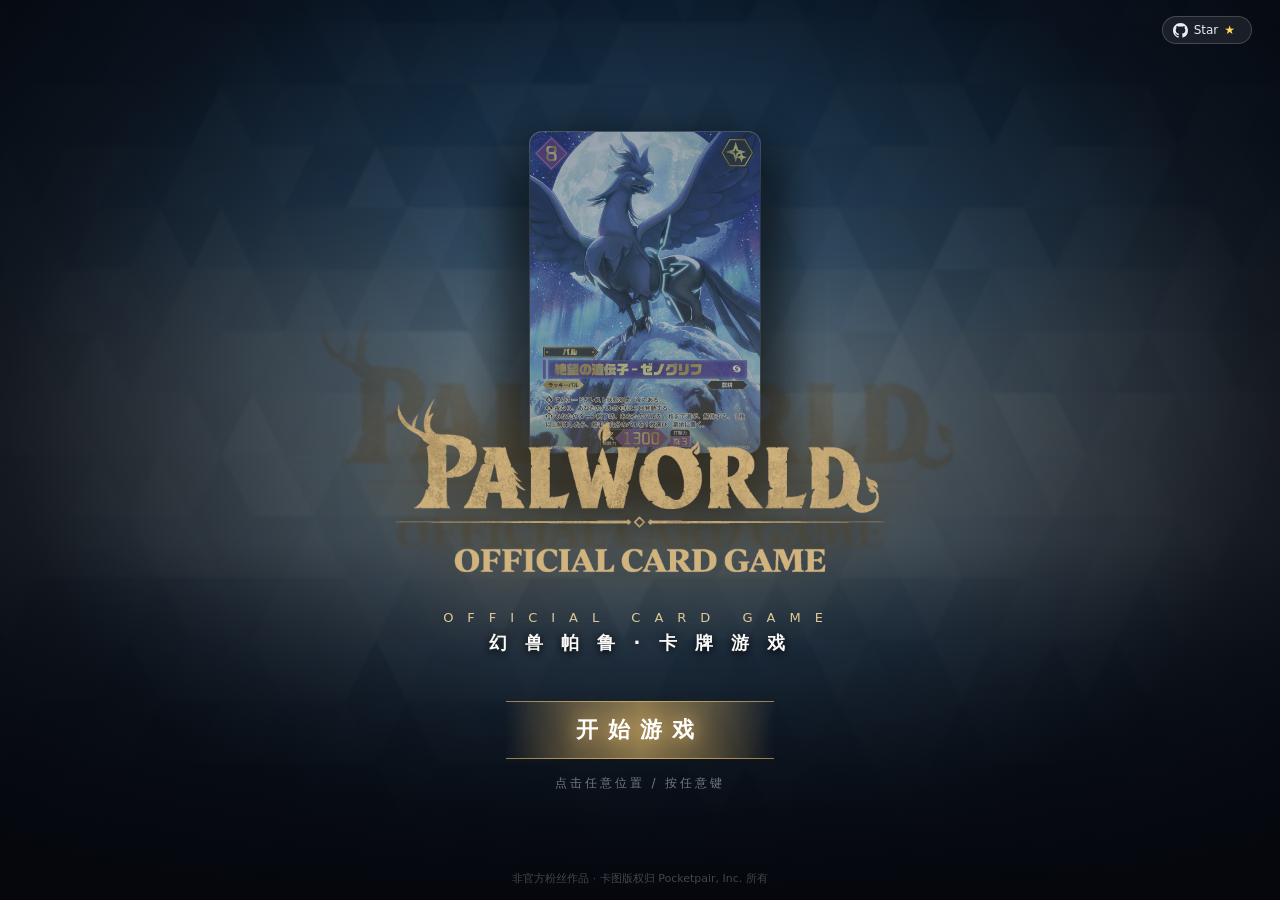
==== commit ae92d8ad: "单机版构建：Star 徽章" ====
--- a/index.html
+++ b/index.html
@@ -181,6 +181,7 @@
 <div id="modal" class="hidden"><div class="box"></div></div>
 <div id="toast"></div>
 <script src="/demo.js"></script>
+<script src="/star.js"></script>
 <script src="/emotes.js"></script>
 <script src="/audio.js"></script>
 <script src="/account.js"></script>
